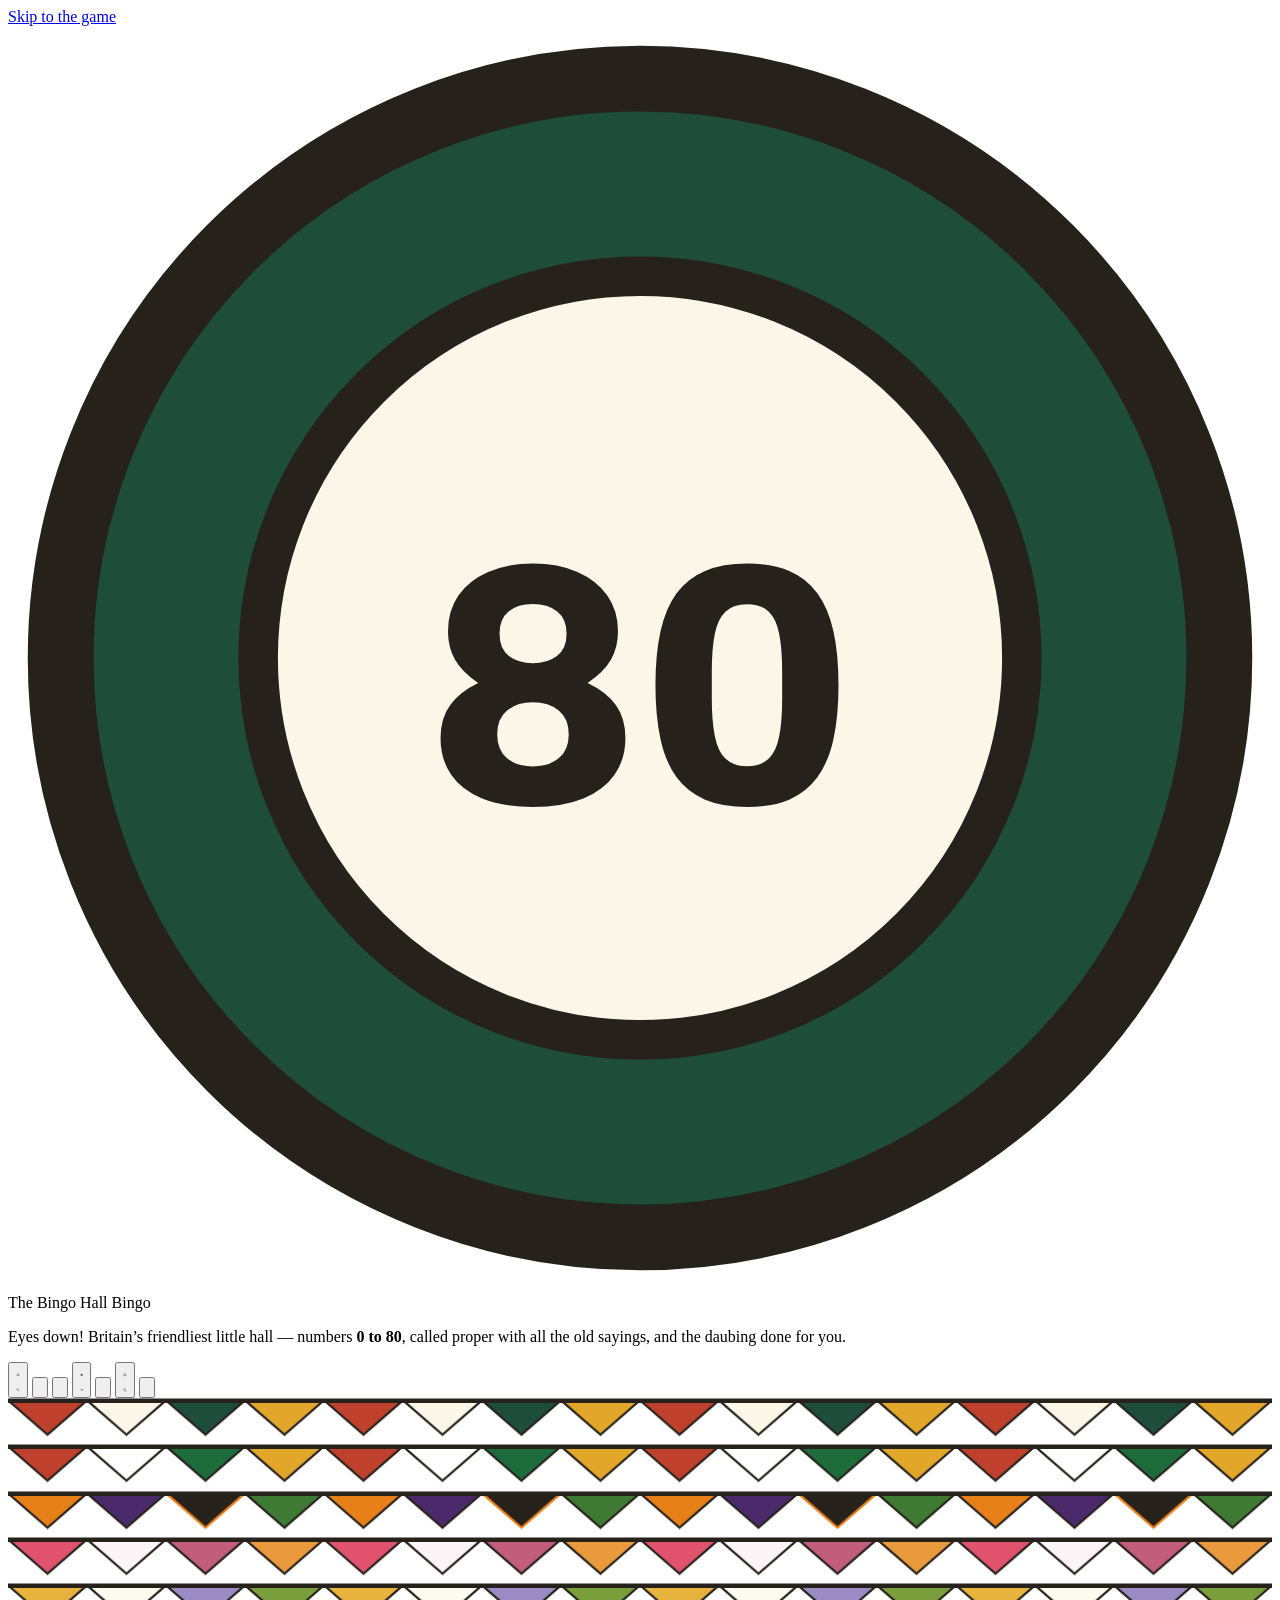
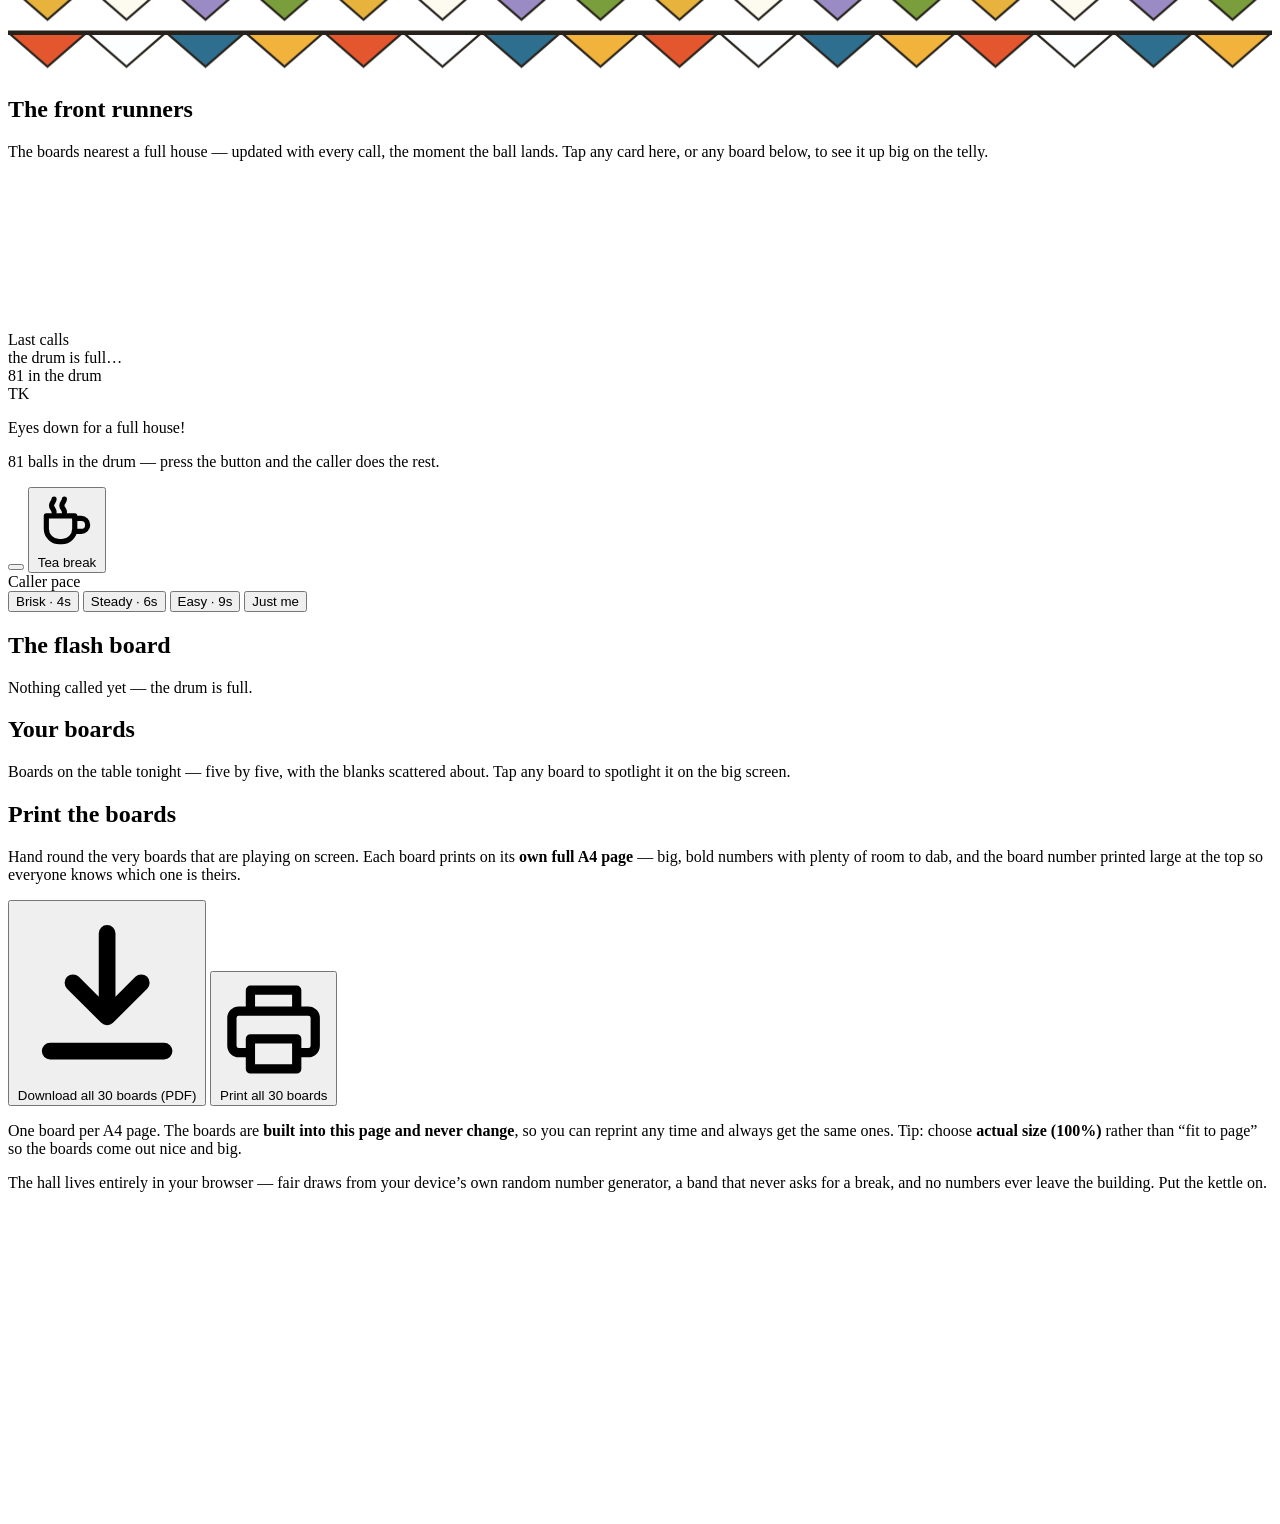
==== bingo/index.html @ 4826fc03 "Create index.html" ====
<!DOCTYPE html>
<html lang="en">
<head>
    <meta charset="UTF-8">
    <meta name="viewport" content="width=device-width, initial-scale=1.0">
    <link rel="stylesheet" href="style.css">
    <meta charset="UTF-8">
    <meta name="viewport" content="width=device-width, initial-scale=1">
    <meta name="description" content="A friendly UK bingo hall in your browser. Numbers 0–80, proper bingo calls, 30 fixed boards, classical favourites, party games, seasonal fun and more.">
    <meta name="theme-color" content="#F5EBD7">
    <title>Bingo — Eyes Down!</title>
    <link rel="icon" type="image/svg+xml" href="data:image/svg+xml,%3Csvg xmlns='http://www.w3.org/2000/svg' viewBox='0 0 48 48'%3E%3Ccircle cx='24' cy='24' r='22' fill='%231E4D3B' stroke='%2326211A' stroke-width='2.5'/%3E%3Ccircle cx='24' cy='24' r='14.5' fill='%23FCF6E8' stroke='%2326211A' stroke-width='1.5'/%3E%3Ctext x='24' y='30' text-anchor='middle' font-family='sans-serif' font-weight='800' font-size='16' fill='%2326211A'%3E80%3C/text%3E%3C/svg%3E">
    <link rel="preconnect" href="https://fonts.googleapis.com">
    <link rel="preconnect" href="https://fonts.gstatic.com" crossorigin="">
    <link href="https://fonts.googleapis.com/css2?family=Archivo:wght@400;600;700;800;900&amp;family=Fraunces:ital,opsz,wght@0,9..144,600..900;1,9..144,600..900&amp;display=swap" rel="stylesheet">
</head>
<body>
    <a class="skip-link" href="#stage">Skip to the game</a>
    <header class="topbar">
    <div class="wrap topbar-in">
    <div class="brand">
    <svg class="brand-badge" viewBox="0 0 48 48" role="img" aria-label="Bingo badge — the 80 ball">
    <circle cx="24" cy="24" r="22" fill="#1E4D3B" stroke="#26211A" stroke-width="2.5"></circle>
    <circle cx="24" cy="24" r="14.5" fill="#FCF6E8" stroke="#26211A" stroke-width="1.5"></circle>
    <text x="24" y="29.5" text-anchor="middle" font-family="Archivo, sans-serif" font-size="13" font-weight="800" fill="#26211A">80</text>
    </svg>
    <div class="brand-text">
    <span class="brand-top" id="brandName">The Bingo Hall</span>
    <span class="brand-bottom">Bingo</span>
    </div>
    </div>
    <p class="brand-tag" id="brandTag">Eyes down! Britain’s friendliest little hall — numbers <strong>0 to 80</strong>, called proper with all the old sayings, and the daubing done for you.</p>
    <div class="topbar-actions">
    <button id="musicBtn" class="icon-btn" aria-pressed="false" title="Background music" aria-label="Toggle background music">
    <svg class="ic-on" viewBox="0 0 24 24" aria-hidden="true"><path d="M9 17.5V6.2l10-2v11.3" fill="none" stroke="currentColor" stroke-width="2" stroke-linejoin="round"></path><circle cx="6.6" cy="17.6" r="2.5" fill="currentColor"></circle><circle cx="16.6" cy="15.6" r="2.5" fill="currentColor"></circle></svg>
    <svg class="ic-off" viewBox="0 0 24 24" aria-hidden="true"><path d="M9 17.5V6.2l10-2v7" fill="none" stroke="currentColor" stroke-width="2" stroke-linejoin="round" opacity=".45"></path><circle cx="6.6" cy="17.6" r="2.5" fill="currentColor" opacity=".45"></circle><path d="M4 4l16 16" stroke="currentColor" stroke-width="2" stroke-linecap="round"></path></svg>
    </button>
    <button id="themeBtn" class="icon-btn" title="Hall settings" aria-label="Hall settings" aria-haspopup="dialog" aria-expanded="false">
    <svg viewBox="0 0 24 24" aria-hidden="true" fill="none" stroke="currentColor" stroke-width="2" stroke-linecap="round" stroke-linejoin="round">
    <path d="M12 3a9 9 0 1 0 0 18c1.5 0 2-1 1.4-2.2-.6-1.2.2-2.6 1.6-2.6h1.5A4.5 4.5 0 0 0 21 11.7C20.6 6.9 16.8 3 12 3z"></path>
    <circle cx="7.6" cy="11.2" r="1.2" fill="currentColor" stroke="none"></circle><circle cx="10.4" cy="7.6" r="1.2" fill="currentColor" stroke="none"></circle><circle cx="14.8" cy="7.4" r="1.2" fill="currentColor" stroke="none"></circle>
    </svg>
    </button>
    <button id="actBtn" class="icon-btn" title="Activities" aria-label="Activities" aria-haspopup="dialog" aria-expanded="false">
    <svg viewBox="0 0 24 24" aria-hidden="true" fill="none" stroke="currentColor" stroke-width="2" stroke-linecap="round" stroke-linejoin="round">
    <path d="M12 3l1.9 4.6L18.5 9.5l-4.6 1.9L12 16l-1.9-4.6L5.5 9.5l4.6-1.9z"></path>
    <path d="M18.5 14.5l.9 2.1 2.1.9-2.1.9-.9 2.1-.9-2.1-2.1-.9 2.1-.9z"></path>
    </svg>
    </button>
    <button id="voiceBtn" class="icon-btn" aria-pressed="true" title="Caller voice on/off" aria-label="Toggle caller voice">
    <svg class="ic-on" viewBox="0 0 24 24" aria-hidden="true"><path d="M3 9v6h4l5 4V5L7 9H3z" fill="currentColor"></path><path d="M15.5 8.5a4.5 4.5 0 0 1 0 7M18 6a8 8 0 0 1 0 12" fill="none" stroke="currentColor" stroke-width="2" stroke-linecap="round"></path></svg>
    <svg class="ic-off" viewBox="0 0 24 24" aria-hidden="true"><path d="M3 9v6h4l5 4V5L7 9H3z" fill="currentColor" opacity=".45"></path><path d="M15 9l6 6M21 9l-6 6" stroke="currentColor" stroke-width="2" stroke-linecap="round"></path></svg>
    </button>
    <button id="voiceSettingsBtn" class="icon-btn" title="Caller voice settings" aria-label="Caller voice settings" aria-haspopup="dialog" aria-expanded="false">
    <svg viewBox="0 0 24 24" aria-hidden="true" fill="none" stroke="currentColor" stroke-width="2" stroke-linecap="round">
    <path d="M4 7h8M17.5 7H20M4 17h2.5M12 17h8"></path><circle cx="14.5" cy="7" r="2.3"></circle><circle cx="9" cy="17" r="2.3"></circle>
    </svg>
    </button>
    <button id="sfxBtn" class="icon-btn" aria-pressed="true" title="Sound effects" aria-label="Toggle sound effects">
    <svg class="ic-on" viewBox="0 0 24 24" aria-hidden="true" fill="none" stroke="currentColor" stroke-width="2" stroke-linejoin="round"><path d="M12 3a6 6 0 0 0-6 6v4l-2 3h16l-2-3V9a6 6 0 0 0-6-6z"></path><path d="M10 19a2 2 0 0 0 4 0"></path></svg>
    <svg class="ic-off" viewBox="0 0 24 24" aria-hidden="true" fill="none" stroke="currentColor" stroke-width="2" stroke-linejoin="round"><path d="M12 3a6 6 0 0 0-6 6v4l-2 3h16l-2-3V9a6 6 0 0 0-6-6z" opacity=".45"></path><path d="M10 19a2 2 0 0 0 4 0"></path><path d="M4 4l16 16" stroke-linecap="round"></path></svg>
    </button>
    <button id="helpBtn" class="icon-btn" title="How it works" aria-label="How it works">
    <svg viewBox="0 0 24 24" aria-hidden="true" fill="none" stroke="currentColor" stroke-width="2" stroke-linecap="round"><circle cx="12" cy="12" r="9"></circle><path d="M9.4 9.3a2.7 2.7 0 1 1 3.8 2.5c-.9.4-1.2 1-1.2 1.8v.3"></path><circle cx="12" cy="17" r="1.1" fill="currentColor" stroke="none"></circle></svg>
    </button>
    </div>
    </div>
    </header>
    <svg id="buntClassic" class="bunting" viewBox="0 0 448 15" preserveAspectRatio="none" aria-hidden="true">
    <defs><pattern id="bunt" width="112" height="15" patternUnits="userSpaceOnUse">
    <path d="M0 .8H28L14 13Z" fill="#C0402E" stroke="#26211A" stroke-width=".8"></path><path d="M28 .8H56L42 13Z" fill="#FCF6E8" stroke="#26211A" stroke-width=".8"></path><path d="M56 .8H84L70 13Z" fill="#1E4D3B" stroke="#26211A" stroke-width=".8"></path><path d="M84 .8H112L98 13Z" fill="#E2A62B" stroke="#26211A" stroke-width=".8"></path>
    </pattern></defs>
    <rect width="448" height="15" fill="url(#bunt)"></rect><line x1="0" y1="1" x2="448" y2="1" stroke="#26211A" stroke-width="1.6"></line>
    </svg>
    <svg id="buntXmas" class="bunting" viewBox="0 0 448 15" preserveAspectRatio="none" aria-hidden="true">
    <defs><pattern id="buntx" width="112" height="15" patternUnits="userSpaceOnUse">
    <path d="M0 .8H28L14 13Z" fill="#C0402E" stroke="#26211A" stroke-width=".8"></path><path d="M28 .8H56L42 13Z" fill="#FFFFFF" stroke="#26211A" stroke-width=".8"></path><path d="M56 .8H84L70 13Z" fill="#1E6B3C" stroke="#26211A" stroke-width=".8"></path><path d="M84 .8H112L98 13Z" fill="#E2A62B" stroke="#26211A" stroke-width=".8"></path>
    </pattern></defs>
    <rect width="448" height="15" fill="url(#buntx)"></rect><line x1="0" y1="1" x2="448" y2="1" stroke="#26211A" stroke-width="1.6"></line>
    </svg>
    <svg id="buntHalloween" class="bunting" viewBox="0 0 448 15" preserveAspectRatio="none" aria-hidden="true">
    <defs><pattern id="bunth" width="112" height="15" patternUnits="userSpaceOnUse">
    <path d="M0 .8H28L14 13Z" fill="#E8801A" stroke="#26211A" stroke-width=".8"></path><path d="M28 .8H56L42 13Z" fill="#4A2A6B" stroke="#26211A" stroke-width=".8"></path><path d="M56 .8H84L70 13Z" fill="#26211A" stroke="#E8801A" stroke-width=".8"></path><path d="M84 .8H112L98 13Z" fill="#3E7A34" stroke="#26211A" stroke-width=".8"></path>
    </pattern></defs>
    <rect width="448" height="15" fill="url(#bunth)"></rect><line x1="0" y1="1" x2="448" y2="1" stroke="#26211A" stroke-width="1.6"></line>
    </svg>
    <svg id="buntValentines" class="bunting" viewBox="0 0 448 15" preserveAspectRatio="none" aria-hidden="true">
    <defs><pattern id="buntv" width="112" height="15" patternUnits="userSpaceOnUse">
    <path d="M0 .8H28L14 13Z" fill="#E0526E" stroke="#26211A" stroke-width=".8"></path><path d="M28 .8H56L42 13Z" fill="#FDF4F7" stroke="#26211A" stroke-width=".8"></path><path d="M56 .8H84L70 13Z" fill="#C25E7C" stroke="#26211A" stroke-width=".8"></path><path d="M84 .8H112L98 13Z" fill="#E89A3C" stroke="#26211A" stroke-width=".8"></path>
    </pattern></defs>
    <rect width="448" height="15" fill="url(#buntv)"></rect><line x1="0" y1="1" x2="448" y2="1" stroke="#26211A" stroke-width="1.6"></line>
    </svg>
    <svg id="buntEaster" class="bunting" viewBox="0 0 448 15" preserveAspectRatio="none" aria-hidden="true">
    <defs><pattern id="bunte" width="112" height="15" patternUnits="userSpaceOnUse">
    <path d="M0 .8H28L14 13Z" fill="#E8B33C" stroke="#26211A" stroke-width=".8"></path><path d="M28 .8H56L42 13Z" fill="#FDFBF0" stroke="#26211A" stroke-width=".8"></path><path d="M56 .8H84L70 13Z" fill="#9B8BC4" stroke="#26211A" stroke-width=".8"></path><path d="M84 .8H112L98 13Z" fill="#7A9E3B" stroke="#26211A" stroke-width=".8"></path>
    </pattern></defs>
    <rect width="448" height="15" fill="url(#bunte)"></rect><line x1="0" y1="1" x2="448" y2="1" stroke="#26211A" stroke-width="1.6"></line>
    </svg>
    <svg id="buntSummer" class="bunting" viewBox="0 0 448 15" preserveAspectRatio="none" aria-hidden="true">
    <defs><pattern id="bunts" width="112" height="15" patternUnits="userSpaceOnUse">
    <path d="M0 .8H28L14 13Z" fill="#E4572E" stroke="#26211A" stroke-width=".8"></path><path d="M28 .8H56L42 13Z" fill="#FDFEFF" stroke="#26211A" stroke-width=".8"></path><path d="M56 .8H84L70 13Z" fill="#2E6E8E" stroke="#26211A" stroke-width=".8"></path><path d="M84 .8H112L98 13Z" fill="#F2B33D" stroke="#26211A" stroke-width=".8"></path>
    </pattern></defs>
    <rect width="448" height="15" fill="url(#bunts)"></rect><line x1="0" y1="1" x2="448" y2="1" stroke="#26211A" stroke-width="1.6"></line>
    </svg>
    <main>
    <section class="wrap" id="frontRunners" aria-label="The front runners — the leading boards">
    <div class="section-head">
    <h2 class="section-label">The front runners</h2>
    <span class="head-rule" aria-hidden="true"></span>
    <p class="section-note">The boards nearest a full house — updated with every call, the moment the ball lands. Tap any card here, or any board below, to see it up big on the telly.</p>
    </div>
    <div class="podium" id="podium" role="list"></div>
    </section>
    <section id="stage" class="wrap" aria-label="The caller — drum and current number">
    <div class="stage">
    <div class="stage-inner">
    <div class="roller-col">
    <div class="roller-wrap"><canvas id="roller" role="img" aria-label="Bingo drum with 81 balls"></canvas></div>
    <div class="rail-row">
    <span class="rail-label">Last calls</span>
    <div class="rail" id="rail"><span class="rail-empty">the drum is full…</span></div>
    <span class="drum-count" id="drumCount">81 in the drum</span>
    </div>
    </div>
    <div class="reveal-col">
    <div class="reveal" aria-live="polite">
    <div class="ball big-ball" id="bigBall"><span class="ball-in" id="bigNum">TK</span></div>
    <p class="call-text" id="callText">Eyes down for a full house!</p>
    <p class="call-meta" id="callMeta">81 balls in the drum — press the button and the caller does the rest.</p>
    </div>
    <div class="controls">
    <button class="btn btn-primary" id="startBtn"></button>
    <button class="btn btn-primary" id="nextBtn" hidden=""></button>
    <button class="btn btn-accent" id="newBtn" hidden="">New game</button>
    <button class="btn btn-repeat" id="repeatBtn" hidden="">
    <svg viewBox="0 0 24 24" aria-hidden="true" fill="none" stroke="currentColor" stroke-width="2" stroke-linecap="round" stroke-linejoin="round"><path d="M3 9v6h4l5 4V5L7 9H3z"></path><path d="M15.5 8.5a4.5 4.5 0 0 1 0 7M18 6a8 8 0 0 1 0 12"></path></svg>
    Say it again
    </button>
    <button class="btn btn-ghost" id="teaBtn">
    <svg viewBox="0 0 24 24" aria-hidden="true" fill="none" stroke="currentColor" stroke-width="2" stroke-linecap="round" stroke-linejoin="round"><path d="M4 10h11v5a5 5 0 0 1-5 5H9a5 5 0 0 1-5-5z"></path><path d="M15 11h2.5a2.5 2.5 0 0 1 0 5H15"></path><path d="M7 3.5c0 1-1 1.5-1 2.5s1 1.5 1 2.5M11 3.5c0 1-1 1.5-1 2.5s1 1.5 1 2.5"></path></svg>
    Tea break
    </button>
    <div class="control-group">
    <span class="cg-label" id="paceLabel">Caller pace</span>
    <div class="seg" id="paceSeg" role="radiogroup" aria-labelledby="paceLabel">
    <button class="seg-b" role="radio" aria-checked="false" data-mode="auto" data-pace="4">Brisk · 4s</button>
    <button class="seg-b" role="radio" aria-checked="true" data-mode="auto" data-pace="6">Steady · 6s</button>
    <button class="seg-b" role="radio" aria-checked="false" data-mode="auto" data-pace="9">Easy · 9s</button>
    <button class="seg-b" role="radio" aria-checked="false" data-mode="manual">Just me</button>
    </div>
    </div>
    </div>
    </div>
    </div>
    </div>
    </section>
    <section class="wrap" aria-label="Flash board of called numbers">
    <div class="section-head">
    <h2 class="section-label">The flash board</h2>
    <span class="head-rule" aria-hidden="true"></span>
    <p class="board-status" id="boardStatus">Nothing called yet — the drum is full.</p>
    </div>
    <div class="board" id="board"></div>
    </section>
    <section class="wrap" id="boardsSection" aria-label="Your boards">
    <div class="section-head">
    <h2 class="section-label">Your boards</h2>
    <span class="head-rule" aria-hidden="true"></span>
    <p class="section-note" id="boardsNote">Boards on the table tonight — five by five, with the blanks scattered about. Tap any board to spotlight it on the big screen.</p>
    </div>
    <div class="boards-grid" id="boards" role="list"></div>
    </section>
    <section class="wrap" id="press" aria-label="Print the boards">
    <div class="section-head">
    <h2 class="section-label">Print the boards</h2>
    <span class="head-rule" aria-hidden="true"></span>
    </div>
    <div class="press-inner">
    <div class="press-copy">
    <p class="lede">Hand round the very boards that are playing on screen. Each board prints on its <strong>own full A4 page</strong> — big, bold numbers with plenty of room to dab, and the board number printed large at the top so everyone knows which one is theirs.</p>
    <div class="press-actions">
    <button class="btn btn-primary" id="pdfBtn">
    <svg viewBox="0 0 24 24" aria-hidden="true" fill="none" stroke="currentColor" stroke-width="2.2" stroke-linecap="round" stroke-linejoin="round"><path d="M12 4v11m0 0l-4.5-4.5M12 15l4.5-4.5M4.5 19.5h15"></path></svg>
    <span id="pdfBtnLabel">Download all 30 boards (PDF)</span>
    </button>
    <button class="btn btn-ghost" id="printBtn">
    <svg viewBox="0 0 24 24" aria-hidden="true" fill="none" stroke="currentColor" stroke-width="2" stroke-linejoin="round"><path d="M7 8V3.5h10V8M7 17H4.5A1.5 1.5 0 0 1 3 15.5v-6A1.5 1.5 0 0 1 4.5 8h15A1.5 1.5 0 0 1 21 9.5v6a1.5 1.5 0 0 1-1.5 1.5H17"></path><rect x="7" y="14" width="10" height="6.5"></rect></svg>
    <span id="printBtnLabel">Print all 30 boards</span>
    </button>
    </div>
    <p class="fineprint" id="pressFine">One board per A4 page. The boards are <strong>built into this page and never change</strong>, so you can reprint any time and always get the same ones. Tip: choose <strong>actual size (100%)</strong> rather than “fit to page” so the boards come out nice and big.</p>
    </div>
    <div class="press-preview">
    <div id="pressPreview" style="width:100%"></div>
    <p class="cap" id="previewCap"></p>
    </div>
    </div>
    </section>
    </main>
    <footer>
    <div class="wrap">
    <p>The hall lives entirely in your browser — fair draws from your device’s own random number generator, a band that never asks for a break, and no numbers ever leave the building. Put the kettle on.</p>
    </div>
    </footer>
    <div class="toast-wrap" id="toastWrap" role="status" aria-live="polite"></div>
    <div class="eyesdown" id="eyesdown" hidden="">
    <div class="eyesdown-in"><b>Eyes down!</b><i id="eyesdownSub">for a full house</i></div>
    </div>
    <div class="tieflash" id="tieFlash" hidden="">
    <div class="tieflash-in"><b id="tieFlashTitle">Double line!</b><i id="tieFlashSub"></i></div>
    </div>
    <div class="overlay photo-overlay" id="photoOverlay" hidden="">
    <div class="photo-frame" role="dialog" aria-modal="true" aria-label="Winner photo moment">
    <span class="win-ribbon">FULL HOUSE</span>
    <p class="photo-hall" id="photoHall"></p>
    <p class="photo-board" id="photoBoard"></p>
    <p class="photo-date" id="photoDate"></p>
    <p class="photo-cheese">Say cheese — tap anywhere to close</p>
    </div>
    </div>
    <div class="attract" id="attractScreen" hidden="">
    <div class="attract-in">
    <p class="attract-kicker" id="attractKicker">Tonight at the hall</p>
    <b class="attract-title" id="attractName">Bingo!</b>
    <p class="attract-time" id="attractTime">--:--</p>
    <p class="attract-date" id="attractDate"></p>
    <p class="attract-hint" id="attractHint">Tap anywhere to take your seat</p>
    </div>
    </div>
    <div class="overlay" id="winOverlay" hidden="">
    <div class="win-card" role="dialog" aria-modal="true" aria-labelledby="winTitle">
    <span class="win-ribbon">FULL HOUSE</span>
    <p class="win-kicker" id="winTitle">Stop the machine — the winning board is…</p>
    <p class="win-no" id="winNo">Board 7</p>
    <p class="win-prize" id="winPrize"></p>
    <p class="win-on" id="winOn"></p>
    <div class="win-actions">
    <button class="btn btn-accent" id="photoBtn">Photo moment</button>
    <button class="btn btn-primary" id="againBtn">Play again</button>
    <button class="btn btn-ghost" id="browseBtn">Back to the hall</button>
    </div>
    </div>
    </div>
    <div class="overlay" id="spotOverlay" hidden="">
    <div class="spot-card" role="dialog" aria-modal="true" aria-labelledby="spotNo">
    <button class="icon-btn spot-close" id="spotClose" aria-label="Close spotlight">
    <svg viewBox="0 0 24 24" aria-hidden="true" fill="none" stroke="currentColor" stroke-width="2.4" stroke-linecap="round"><path d="M6 6l12 12M18 6L6 18"></path></svg>
    </button>
    <div class="spot-head">
    <span class="spot-no" id="spotNo">Board 1</span>
    <span class="spot-prog" id="spotProg">0/15</span>
    <div class="bcard-badges" id="spotBadges"></div>
    </div>
    <div class="spot-grid" id="spotGrid"></div>
    <div class="spot-foot"><button class="btn btn-ghost" id="spotBack">Back to the hall</button></div>
    </div>
    </div>
    <div class="brk" id="teaOverlay" hidden="">
    <div class="brk-in">
    <p class="brk-kicker">The caller is having a sit down</p>
    <h2 class="brk-title">Tea Break</h2>
    <p class="brk-clock" id="brkClock">--:--</p>
    <p class="brk-date" id="brkDate"></p>
    <div class="brk-cd" id="brkCdWrap" hidden="">
    <p class="brk-cd-label">Eyes back down in</p>
    <p class="brk-cd-time" id="brkCd">--:--</p>
    </div>
    <div class="brk-actions">
    <span class="cg-label">Set a return countdown — optional</span>
    <div class="seg" id="brkSeg">
    <button class="seg-b" data-min="10">10 min</button>
    <button class="seg-b" data-min="15">15 min</button>
    <button class="seg-b" data-min="20">20 min</button>
    </div>
    <button class="btn btn-primary" id="brkEnd">Eyes down again</button>
    </div>
    </div>
    </div>
    <div class="overlay" id="quizOverlay" hidden="">
    <div class="quiz-card" role="dialog" aria-modal="true" aria-labelledby="quizTitle">
    <button class="icon-btn quiz-close" id="quizClose" aria-label="Leave the game">
    <svg viewBox="0 0 24 24" aria-hidden="true" fill="none" stroke="currentColor" stroke-width="2.4" stroke-linecap="round"><path d="M6 6l12 12M18 6L6 18"></path></svg>
    </button>
    <h2 id="quizTitle">Name That Call</h2>
    <div class="qscore">
    <span class="qs qs--red">The Reds <b id="qRed">0</b></span>
    <span class="qtarget">first to 10</span>
    <span class="qs qs--blue"><b id="qBlue">0</b> The Blues</span>
    </div>
    <div class="qstage" id="quizStage"></div>
    </div>
    </div>
    <div class="overlay" id="jukeOverlay" hidden="">
    <div class="juke-card" role="dialog" aria-modal="true" aria-labelledby="jukeTitle">
    <button class="icon-btn juke-close" id="jukeClose" aria-label="Close the jukebox">
    <svg viewBox="0 0 24 24" aria-hidden="true" fill="none" stroke="currentColor" stroke-width="2.4" stroke-linecap="round"><path d="M6 6l12 12M18 6L6 18"></path></svg>
    </button>
    <div class="juke-body">
    <div class="vinyl paused" id="jukeVinyl" aria-hidden="true"></div>
    <div>
    <h2 id="jukeTitle">The Jukebox</h2>
    <p class="juke-now" id="jukeNow">The band is resting.</p>
    <div class="juke-list" id="jukeList"></div>
    <p class="juke-sec">By request</p>
    <div class="juke-list" id="jukeReq"></div>
    <div class="juke-actions">
    <button class="btn btn-primary" id="jukeDip">Lucky dip</button>
    <button class="btn btn-ghost" id="jukeStop">Rest the band</button>
    </div>
    <div class="vrow" style="margin-top:.9rem"><label class="vlabel" for="jukeVol" style="margin:0">Band volume</label></div>
    <input class="vrange" id="jukeVol" type="range" min="0" max="1" step="0.05" aria-label="Band volume">
    </div>
    </div>
    </div>
    </div>
    <div class="vpanel" id="bdayPanel" hidden="">
    <div class="vcard" role="dialog" aria-labelledby="bdayTitle">
    <button class="icon-btn vclose" id="bdayClose" aria-label="Close">
    <svg viewBox="0 0 24 24" aria-hidden="true" fill="none" stroke="currentColor" stroke-width="2.4" stroke-linecap="round"><path d="M6 6l12 12M18 6L6 18"></path></svg>
    </button>
    <h2 id="bdayTitle">Birthday fanfare</h2>
    <div class="vfield">
    <label class="vlabel" for="bdayName">Who’s the lucky one?</label>
    <input class="res-input" id="bdayName" maxlength="40" placeholder="e.g. Margaret" style="width:100%">
    </div>
    <div class="vpanel-actions">
    <button class="btn btn-primary" id="bdayGo">
    <svg viewBox="0 0 24 24" aria-hidden="true" fill="none" stroke="currentColor" stroke-width="2" stroke-linecap="round" stroke-linejoin="round"><path d="M5 12h14v7a2 2 0 0 1-2 2H7a2 2 0 0 1-2-2z"></path><path d="M5 13.5c0 1.4 1.1 2.5 2.5 2.5S10 14.9 10 13.5c0 1.4 1.1 2.5 2.5 2.5s2.5-1.1 2.5-2.5c0 1.4 1.1 2.5 2.5 2.5"></path><path d="M12 9V7"></path><path d="M12 4.5c.8 1 .8 2 0 2.5-.8-.5-.8-1.5 0-2.5z"></path></svg>
    Let’s celebrate!
    </button>
    <button class="btn btn-ghost" id="bdayDone">Cancel</button>
    </div>
    <p class="vhint">The band strikes up <em>Happy Birthday</em>, the confetti flies, and the caller makes the announcement — a proper little fuss at the press of a button.</p>
    </div>
    </div>
    <div class="bday" id="bdayOverlay" hidden="">
    <div class="bday-in">
    <p class="bday-kicker">A very happy birthday to</p>
    <p class="bday-name" id="bdayNameOut"></p>
    <p class="bday-sub">Many happy returns, from everyone at the hall</p>
    </div>
    </div>
    <div class="vpanel" id="winnersPanel" hidden="">
    <div class="vcard" role="dialog" aria-labelledby="wTitle">
    <button class="icon-btn vclose" id="wClose" aria-label="Close">
    <svg viewBox="0 0 24 24" aria-hidden="true" fill="none" stroke="currentColor" stroke-width="2.4" stroke-linecap="round"><path d="M6 6l12 12M18 6L6 18"></path></svg>
    </button>
    <h2 id="wTitle">Tonight’s winners</h2>
    <p class="vmuted" id="wEmpty">Nothing called yet — the results of tonight’s game will appear here as it plays.</p>
    <div id="wForm" hidden="">
    <div class="res-row">
    <span class="res-what">One line</span>
    <span class="res-line"><span class="res-board" id="wLineBoard">Board —</span><input class="res-input" id="wLineName" maxlength="40" placeholder="Winner's name"></span>
    </div>
    <div class="res-row">
    <span class="res-what">Full house</span>
    <span class="res-line"><span class="res-board" id="wHouseBoard">Board —</span><input class="res-input" id="wHouseName" maxlength="40" placeholder="Winner's name"></span>
    </div>
    <p class="res-calls" id="wCalls">Game in progress…</p>
    <div class="vpanel-actions">
    <button class="btn btn-primary" id="wPrint">
    <svg viewBox="0 0 24 24" aria-hidden="true" fill="none" stroke="currentColor" stroke-width="2" stroke-linejoin="round"><path d="M7 8V3.5h10V8M7 17H4.5A1.5 1.5 0 0 1 3 15.5v-6A1.5 1.5 0 0 1 4.5 8h15A1.5 1.5 0 0 1 21 9.5v6a1.5 1.5 0 0 1-1.5 1.5H17"></path><rect x="7" y="14" width="10" height="6.5"></rect></svg>
    Print the poster
    </button>
    <button class="btn btn-ghost" id="wEvening">Print tonight’s poster</button>
    </div>
    <p class="vhint">Pop the winners’ names in as the game goes — the poster prints on one A4 page, ready for the notice board.</p>
    </div>
    <div class="arch">
    <span class="vlabel">The archive</span>
    <div class="arch-list" id="archList"></div>
    <button class="btn btn-ghost" id="wClear" style="padding:.55rem .8rem;font-size:.75rem">Clear the archive</button>
    </div>
    <div class="vpanel-actions"><button class="btn btn-ghost" id="wDone">Done</button></div>
    </div>
    </div>
    <div class="vpanel" id="actPanel" hidden="">
    <div class="vcard" role="dialog" aria-labelledby="actTitle">
    <button class="icon-btn vclose" id="actClose" aria-label="Close activities">
    <svg viewBox="0 0 24 24" aria-hidden="true" fill="none" stroke="currentColor" stroke-width="2.4" stroke-linecap="round"><path d="M6 6l12 12M18 6L6 18"></path></svg>
    </button>
    <h2 id="actTitle">Activities</h2>
    <div class="acts">
    <button class="act" id="actTea">
    <span class="act-ic" aria-hidden="true"><svg viewBox="0 0 24 24" fill="none" stroke="currentColor" stroke-width="2" stroke-linecap="round" stroke-linejoin="round"><path d="M4 10h11v5a5 5 0 0 1-5 5H9a5 5 0 0 1-5-5z"></path><path d="M15 11h2.5a2.5 2.5 0 0 1 0 5H15"></path><path d="M7 3.5c0 1-1 1.5-1 2.5s1 1.5 1 2.5M11 3.5c0 1-1 1.5-1 2.5s1 1.5 1 2.5"></path></svg></span>
    <span><b>Tea break</b><i>Pause the game, put the kettle on</i></span>
    </button>
    <button class="act" id="actJuke">
    <span class="act-ic" aria-hidden="true"><svg viewBox="0 0 24 24" fill="none" stroke="currentColor" stroke-width="2"><circle cx="12" cy="12" r="9"></circle><circle cx="12" cy="12" r="2.5"></circle><path d="M12 5a7 7 0 0 1 7 7" stroke-linecap="round"></path></svg></span>
    <span><b>The jukebox</b><i>Just the band, front and centre</i></span>
    </button>
    <button class="act" id="actQuiz">
    <span class="act-ic" aria-hidden="true"><svg viewBox="0 0 24 24" fill="none" stroke="currentColor" stroke-width="2" stroke-linecap="round" stroke-linejoin="round"><path d="M4 6a2 2 0 0 1 2-2h12a2 2 0 0 1 2 2v8a2 2 0 0 1-2 2H9l-5 4z"></path><path d="M9.5 9.3a2.6 2.6 0 1 1 3.7 2.4c-.9.4-1.2 1-1.2 1.8"></path><circle cx="12" cy="15.3" r=".9" fill="currentColor" stroke="none"></circle></svg></span>
    <span><b>Name That Call</b><i>The reminiscence party game</i></span>
    </button>
    <button class="act" id="actBday">
    <span class="act-ic" aria-hidden="true"><svg viewBox="0 0 24 24" fill="none" stroke="currentColor" stroke-width="2" stroke-linecap="round" stroke-linejoin="round"><path d="M5 12h14v7a2 2 0 0 1-2 2H7a2 2 0 0 1-2-2z"></path><path d="M5 13.5c0 1.4 1.1 2.5 2.5 2.5S10 14.9 10 13.5c0 1.4 1.1 2.5 2.5 2.5s2.5-1.1 2.5-2.5c0 1.4 1.1 2.5 2.5 2.5"></path><path d="M12 9V7"></path><path d="M12 4.5c.8 1 .8 2 0 2.5-.8-.5-.8-1.5 0-2.5z"></path></svg></span>
    <span><b>Birthday fanfare</b><i>Make someone’s day</i></span>
    </button>
    <button class="act" id="actWinners">
    <span class="act-ic" aria-hidden="true"><svg viewBox="0 0 24 24" fill="none" stroke="currentColor" stroke-width="2" stroke-linecap="round" stroke-linejoin="round"><path d="M8 4h8v5a4 4 0 0 1-8 0z"></path><path d="M8 5H5a3 3 0 0 0 3 4M16 5h3a3 3 0 0 1-3 4"></path><path d="M12 13v3M9 20h6M10 16h4l1 4H9z"></path></svg></span>
    <span><b>Tonight’s winners</b><i>Names in, poster out</i></span>
    </button>
    </div>
    <div class="vpanel-actions"><button class="btn btn-ghost" id="actDone">Done</button></div>
    </div>
    </div>
    <div class="vpanel" id="themePanel" hidden="">
    <div class="vcard" role="dialog" aria-labelledby="themeTitle">
    <button class="icon-btn vclose" id="themeClose" aria-label="Close settings">
    <svg viewBox="0 0 24 24" aria-hidden="true" fill="none" stroke="currentColor" stroke-width="2.4" stroke-linecap="round"><path d="M6 6l12 12M18 6L6 18"></path></svg>
    </button>
    <h2 id="themeTitle">Hall settings</h2>
    <div class="vfield">
    <label class="vlabel" for="hallNameInput">The hall’s name</label>
    <input class="res-input" id="hallNameInput" maxlength="30" placeholder="e.g. Rosewood Lodge" style="width:100%">
    <p class="vhint">Whatever you type shows on the telly, the printouts and the winners poster — and the caller will announce it too. Leave it blank and the hall is simply called “The Bingo Hall”.</p>
    </div>
    <div class="vfield">
    <span class="vlabel">Bingo starts at — optional</span>
    <input class="res-input" type="time" id="startTimeInput" style="width:100%">
    <p class="vhint">If you set a time, the idle screen tells everyone when eyes go down — “Bingo tonight at 6:30 pm”.</p>
    </div>
    <div class="vfield">
    <span class="vlabel">Hall mode</span>
    <div class="modes" id="modeCards">
    <button class="mode-card" data-mode="vintage" aria-pressed="true">
    <span class="mode-chip" aria-hidden="true"><i style="background:#F5EBD7"></i><i style="background:#1E4D3B"></i><i style="background:#C0402E"></i></span>
    <span class="mode-txt"><b>Vintage</b><i>Seaside hall &amp; brass band</i></span>
    </button>
    <button class="mode-card" data-mode="modern" aria-pressed="false">
    <span class="mode-chip" aria-hidden="true"><i style="background:#F4F6F8"></i><i style="background:#0E8A72"></i><i style="background:#E4572E"></i></span>
    <span class="mode-txt"><b>Modern</b><i>Clean, calm &amp; contemporary</i></span>
    </button>
    <button class="mode-card" data-mode="future" aria-pressed="false">
    <span class="mode-chip" aria-hidden="true"><i style="background:#070B18"></i><i style="background:#19D3C5"></i><i style="background:#FF3D8A"></i></span>
    <span class="mode-txt"><b>Futuristic</b><i>Neon glow &amp; synthwave</i></span>
    </button>
    </div>
    <button class="mode-toggle" id="contrastToggle" aria-pressed="false">
    <span class="tg" aria-hidden="true"></span>
    <span>High contrast — for easier reading</span>
    </button>
    <p class="vhint">Each mode changes the whole look of the hall, and — unless you’ve pinned a band below — swaps the band to match. High contrast always wins for readability.</p>
    </div>
    <div class="vfield">
    <span class="vlabel" id="bandLabel">The band</span>
    <div class="seg" id="bandSeg" role="radiogroup" aria-labelledby="bandLabel">
    <button class="seg-b" role="radio" aria-checked="true" data-band="auto">Follow hall</button>
    <button class="seg-b" role="radio" aria-checked="false" data-band="vintage">Brass</button>
    <button class="seg-b" role="radio" aria-checked="false" data-band="modern">Lounge</button>
    <button class="seg-b" role="radio" aria-checked="false" data-band="future">Synth</button>
    <button class="seg-b" role="radio" aria-checked="false" data-band="classical">Classical</button>
    <button class="seg-b" role="radio" aria-checked="false" data-band="mix">Mix it up</button>
    </div>
    <p class="vhint">Pin any band you fancy, whatever the hall looks like — <strong>Classical</strong> brings out the concert grand with Debussy, Beethoven, Mozart, Pachelbel, Brahms, Chopin and Bach. <strong>Mix it up</strong> shuffles the lot, so it never gets repetitive. Seasonal numbers still slip into the set list.</p>
    </div>
    <div class="vfield">
    <span class="vlabel" id="boardsLabel">Boards in play</span>
    <div class="seg" id="boardSeg" role="radiogroup" aria-labelledby="boardsLabel">
    <button class="seg-b" role="radio" aria-checked="true" data-count="30">30</button>
    <button class="seg-b" role="radio" aria-checked="false" data-count="24">24</button>
    <button class="seg-b" role="radio" aria-checked="false" data-count="18">18</button>
    <button class="seg-b" role="radio" aria-checked="false" data-count="12">12</button>
    <button class="seg-b" role="radio" aria-checked="false" data-count="6">6</button>
    </div>
    <div class="bgrid" id="boardGrid" role="group" aria-label="Toggle individual boards on or off"></div>
    <div class="vpanel-actions" style="margin-top:.8rem"><button class="btn btn-ghost" id="allOnBtn">All 30 on</button></div>
    <div class="vlabel" style="margin-top:.9rem">The residents — one name per line</div>
    <textarea class="nm-import" id="rosterImport" rows="4" placeholder="Margaret
    Arthur
    Doris
    Beryl"></textarea>
    <div class="nm-btnrow">
    <button class="btn btn-primary" id="rosterAdd" style="padding:.45rem .8rem;font-size:.78rem">Add names</button>
    <button class="btn btn-ghost" id="rosterReplace" style="padding:.45rem .8rem;font-size:.78rem">Replace list</button>
    </div>
    <div class="nm-chips" id="rosterChips"></div>
    <div class="vrow" style="margin-top:.9rem">
    <span class="vlabel" style="margin:0">Deal the boards</span>
    <span class="vout" id="rosterCount"></span>
    </div>
    <div class="nm-btnrow">
    <button class="btn btn-primary" id="dealShuffle" style="padding:.45rem .8rem;font-size:.78rem">Shuffle &amp; deal</button>
    <button class="btn btn-ghost" id="dealOrder" style="padding:.45rem .8rem;font-size:.78rem">Deal in order</button>
    <button class="btn btn-ghost" id="dealClear" style="padding:.45rem .8rem;font-size:.78rem">Clear names</button>
    </div>
    <p class="vhint">“Shuffle &amp; deal” places residents on the boards in play at random — new luck every week. “Deal in order” gives the first resident board 1, and so on. To place someone by hand, tap their name (it turns gold), then tap a board number in the grid. Dashed names are waiting for a board. The roster lives only on this device — never written into the page or sent anywhere.</p>
    <div class="nm-chips" id="nameChips"></div>
    <p class="vhint">Match the boards to the sheets you’ve handed out — only the boards in play fill themselves in and win. The quick picks set boards 1 to N; the grid switches individual boards on or off. Changing the boards starts a fresh game. Give a board a name tag and the caller will announce winners by name — “Margaret on board seven!”</p>
    </div>
    <div class="vfield">
    <span class="vlabel">Seasonal</span>
    <div class="seg" id="seasonSeg" role="radiogroup" aria-label="Seasonal">
    <button class="seg-b" role="radio" aria-checked="true" data-season="off">All year</button>
    <button class="seg-b" role="radio" aria-checked="false" data-season="valentines">Valentine’s</button>
    <button class="seg-b" role="radio" aria-checked="false" data-season="easter">Easter</button>
    <button class="seg-b" role="radio" aria-checked="false" data-season="summer">Seaside</button>
    <button class="seg-b" role="radio" aria-checked="false" data-season="halloween">Halloween</button>
    <button class="seg-b" role="radio" aria-checked="false" data-season="christmas">Christmas</button>
    </div>
    <p class="vhint">Each season dresses the <em>entire</em> hall — background, colours, lights, balls, confetti, the band and the caller. Valentine’s brings floating hearts and Greensleeves; Easter brings falling petals and music-box springtime; the Seaside brings gulls and hornpipes; Halloween, bats; Christmas, snow and carols.</p>
    </div>
    <div class="vfield">
    <span class="vlabel">Caller extras</span>
    <button class="mode-toggle" id="oneAwayToggle" aria-pressed="true" style="margin-top:0">
    <span class="tg" aria-hidden="true"></span>
    <span>One-away announcements — shout when a board is one number from the house</span>
    </button>
    </div>
    <div class="vfield">
    <span class="vlabel" id="musicLabel">Background music</span>
    <div class="seg" id="musicSeg" role="radiogroup" aria-labelledby="musicLabel">
    <button class="seg-b" role="radio" aria-checked="false" data-on="1">Band playing</button>
    <button class="seg-b" role="radio" aria-checked="true" data-on="0">Quiet hall</button>
    </div>
    <div class="vrow" style="margin-top:.8rem"><label class="vlabel" for="musicVol" style="margin:0">Band volume</label></div>
    <input class="vrange" id="musicVol" type="range" min="0" max="1" step="0.05" value="0.55" aria-label="Band volume">
    <p id="nowPlaying">The band is resting.</p>
    <p class="vhint">The band dips down whenever the caller speaks, so every number stays crystal clear. The jukebox (in Activities) lists the full set list and takes requests.</p>
    </div>
    <div class="vpanel-actions"><button class="btn btn-primary" id="themeDone">Done</button></div>
    </div>
    </div>
    <div class="vpanel" id="voicePanel" hidden="">
    <div class="vcard" role="dialog" aria-labelledby="voiceTitle">
    <button class="icon-btn vclose" id="voiceClose" aria-label="Close voice settings">
    <svg viewBox="0 0 24 24" aria-hidden="true" fill="none" stroke="currentColor" stroke-width="2.4" stroke-linecap="round"><path d="M6 6l12 12M18 6L6 18"></path></svg>
    </button>
    <h2 id="voiceTitle">The caller’s voice</h2>
    <p class="vmuted" id="voiceMutedNote" hidden="">The caller is muted at the moment — tap the speaker button in the top corner to bring him back.</p>
    <div class="vfield">
    <label class="vlabel" for="voiceSelect">Voice on this device</label>
    <select class="vselect" id="voiceSelect"></select>
    <p class="vhint" id="voiceHint"></p>
    </div>
    <div class="vfield">
    <div class="vrow"><label class="vlabel" for="rateRange" style="margin:0">Caller speed</label><output class="vout" id="rateOut" for="rateRange">Normal</output></div>
    <input class="vrange" id="rateRange" type="range" min="0.7" max="1.15" step="0.05" value="1">
    </div>
    <div class="vpanel-actions">
    <button class="btn btn-primary" id="voiceTest">
    <svg viewBox="0 0 24 24" aria-hidden="true"><path d="M3 9v6h4l5 4V5L7 9H3z" fill="currentColor"></path><path d="M15.5 8.5a4.5 4.5 0 0 1 0 7M18 6a8 8 0 0 1 0 12" fill="none" stroke="currentColor" stroke-width="2" stroke-linecap="round"></path></svg>
    Hear the caller
    </button>
    <button class="btn btn-ghost" id="voiceDone">Done</button>
    </div>
    </div>
    </div>
    <div class="modal" id="helpModal" hidden="">
    <div class="modal-card" role="dialog" aria-modal="true" aria-labelledby="helpTitle">
    <button class="icon-btn modal-close" id="helpClose" aria-label="Close help">
    <svg viewBox="0 0 24 24" aria-hidden="true" fill="none" stroke="currentColor" stroke-width="2.4" stroke-linecap="round"><path d="M6 6l12 12M18 6L6 18"></path></svg>
    </button>
    <h2 id="helpTitle">How it all works</h2>
    <ol class="how-steps">
    <li><strong>Make it yours</strong> — set the hall’s name and start time in Hall settings. The name appears on the telly, printouts and posters, and the caller announces it.</li>
    <li><strong>Pick your hall</strong> — Vintage, Modern or Futuristic — and <strong>the band</strong>: brass, lounge, synthwave, the classical concert grand, or <strong>Mix it up</strong> for everything shuffled together. The star button opens <strong>Activities</strong>: tea break, jukebox, Name That Call, birthday fanfare and tonight’s winners.</li>
    <li><strong>Set the boards in play</strong> — a quick count, or switch individual boards on and off for exactly the sheets you’ve handed out. Add <strong>name tags</strong> and the caller announces winners by name.</li>
    <li><strong>Dress the hall for the season</strong> — Valentine’s, Easter, Seaside Summer, Halloween or Christmas each re-decorate the whole place, with their own music and caller greetings.</li>
    <li><strong>Press “Eyes down”.</strong> The drum draws 0 to 80, the caller shouts every number with its proper bingo call, announces when a board is <strong>one away</strong>, and <strong>stops after a line</strong> until you press “Carry on for the house”. Didn’t catch it? The gold <strong>“Say it again”</strong> button (or the R key) repeats the last number, nice and slowly.</li>
    <li><strong>The full house ends the game</strong> — with a photo moment for the winner, names into <strong>Tonight’s winners</strong>, and posters for the notice board (one game, or the whole evening). The archive remembers every game — and if the page is closed mid-game, it picks up right where it left off.</li>
    </ol>
    <p class="how-h">The caller’s crib sheet — every call, 0 to 80</p>
    <div class="calls-grid" id="callsList"></div>
    <p class="access-note">Accessibility &amp; comfort: three hall modes plus High Contrast; board counts and individual toggles for any group size; name tags so every win is personal; “Say it again” for anyone who misses a call; session recovery so a refresh never loses the game; five bands including the classical library; six seasonal makeovers; a band that dips down while the caller speaks; and caller voice, sound effects, captions and reduced-motion all respected. The boards are fixed into the page — Board 1 is always Board 1, on any device.</p>
    </div>
    </div>
    <canvas id="confetti" aria-hidden="true"></canvas>
    <canvas id="snow" aria-hidden="true"></canvas>
    <canvas id="bats" aria-hidden="true"></canvas>
    <canvas id="hearts" aria-hidden="true"></canvas>
    <canvas id="petals" aria-hidden="true"></canvas>
    <canvas id="gulls" aria-hidden="true"></canvas>
    <div id="printArea" aria-hidden="true"></div>
    <script src="app.js"></script>
</body>
</html>
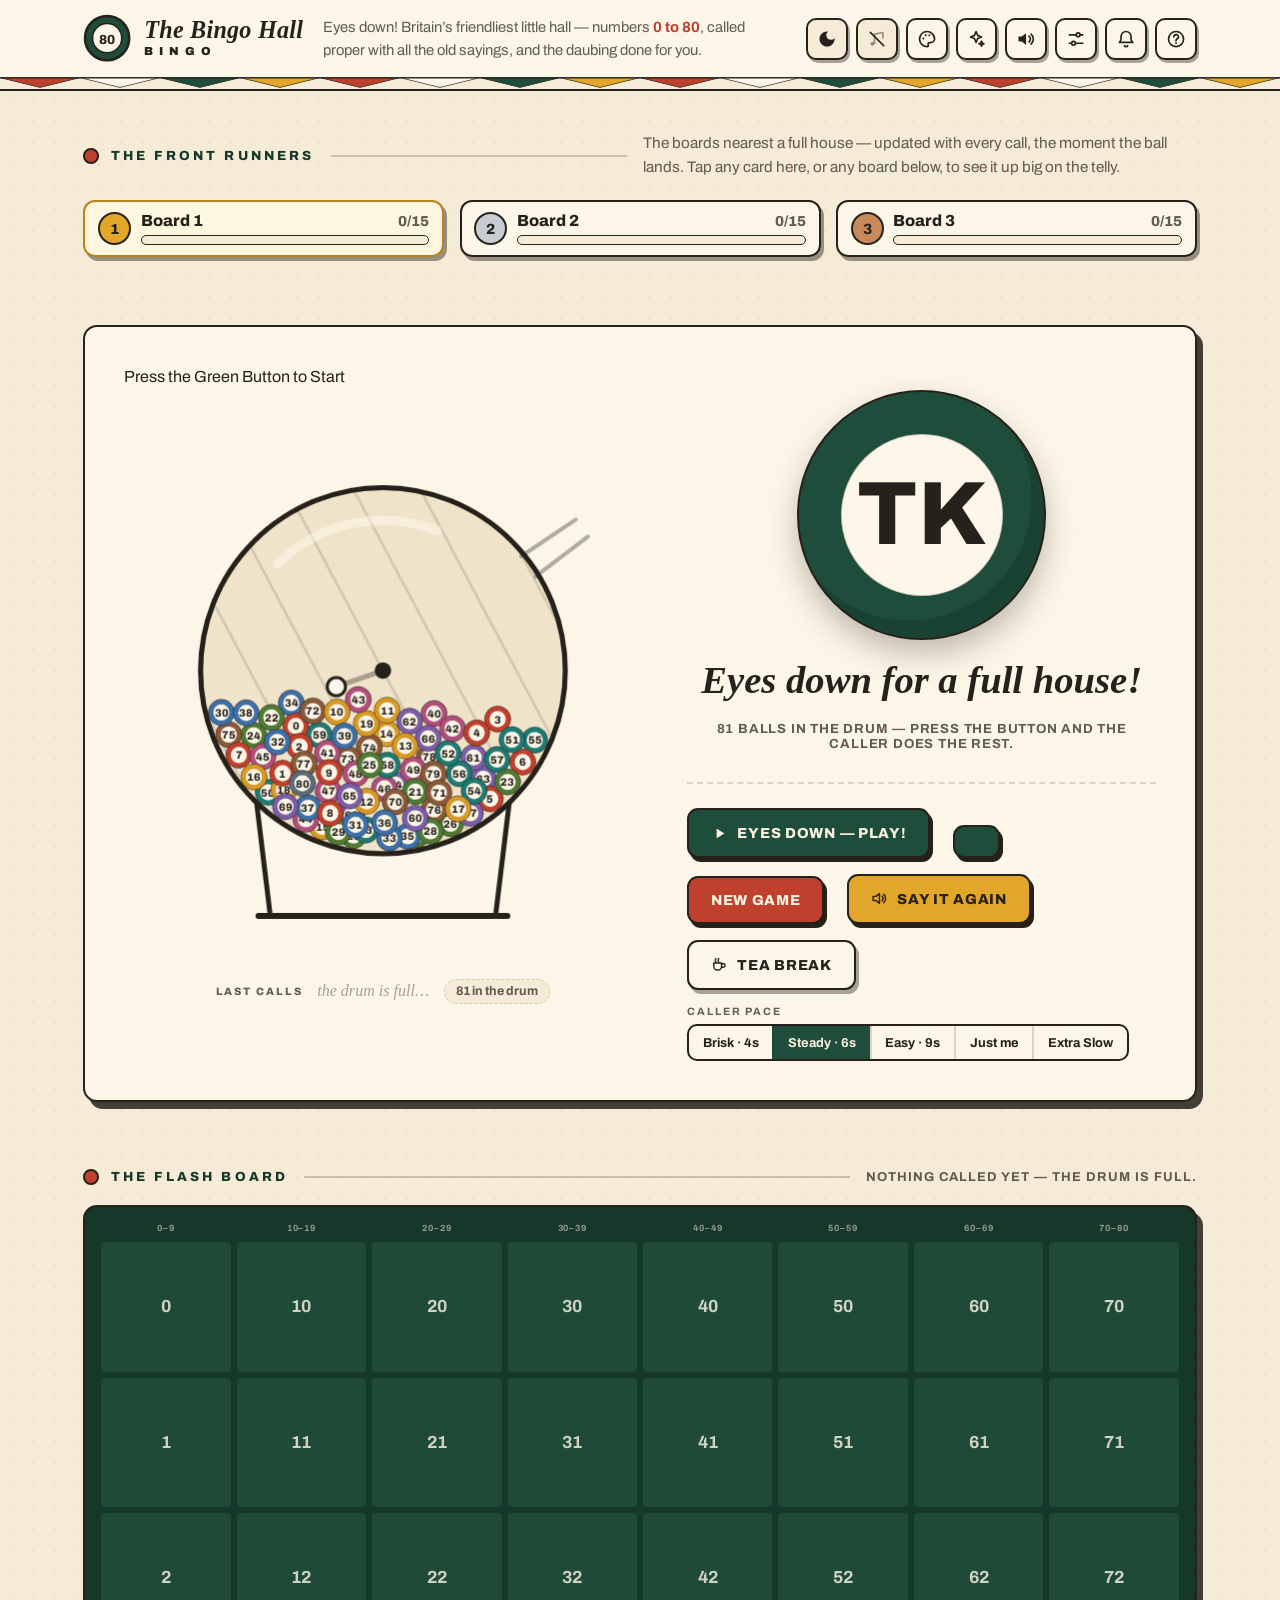
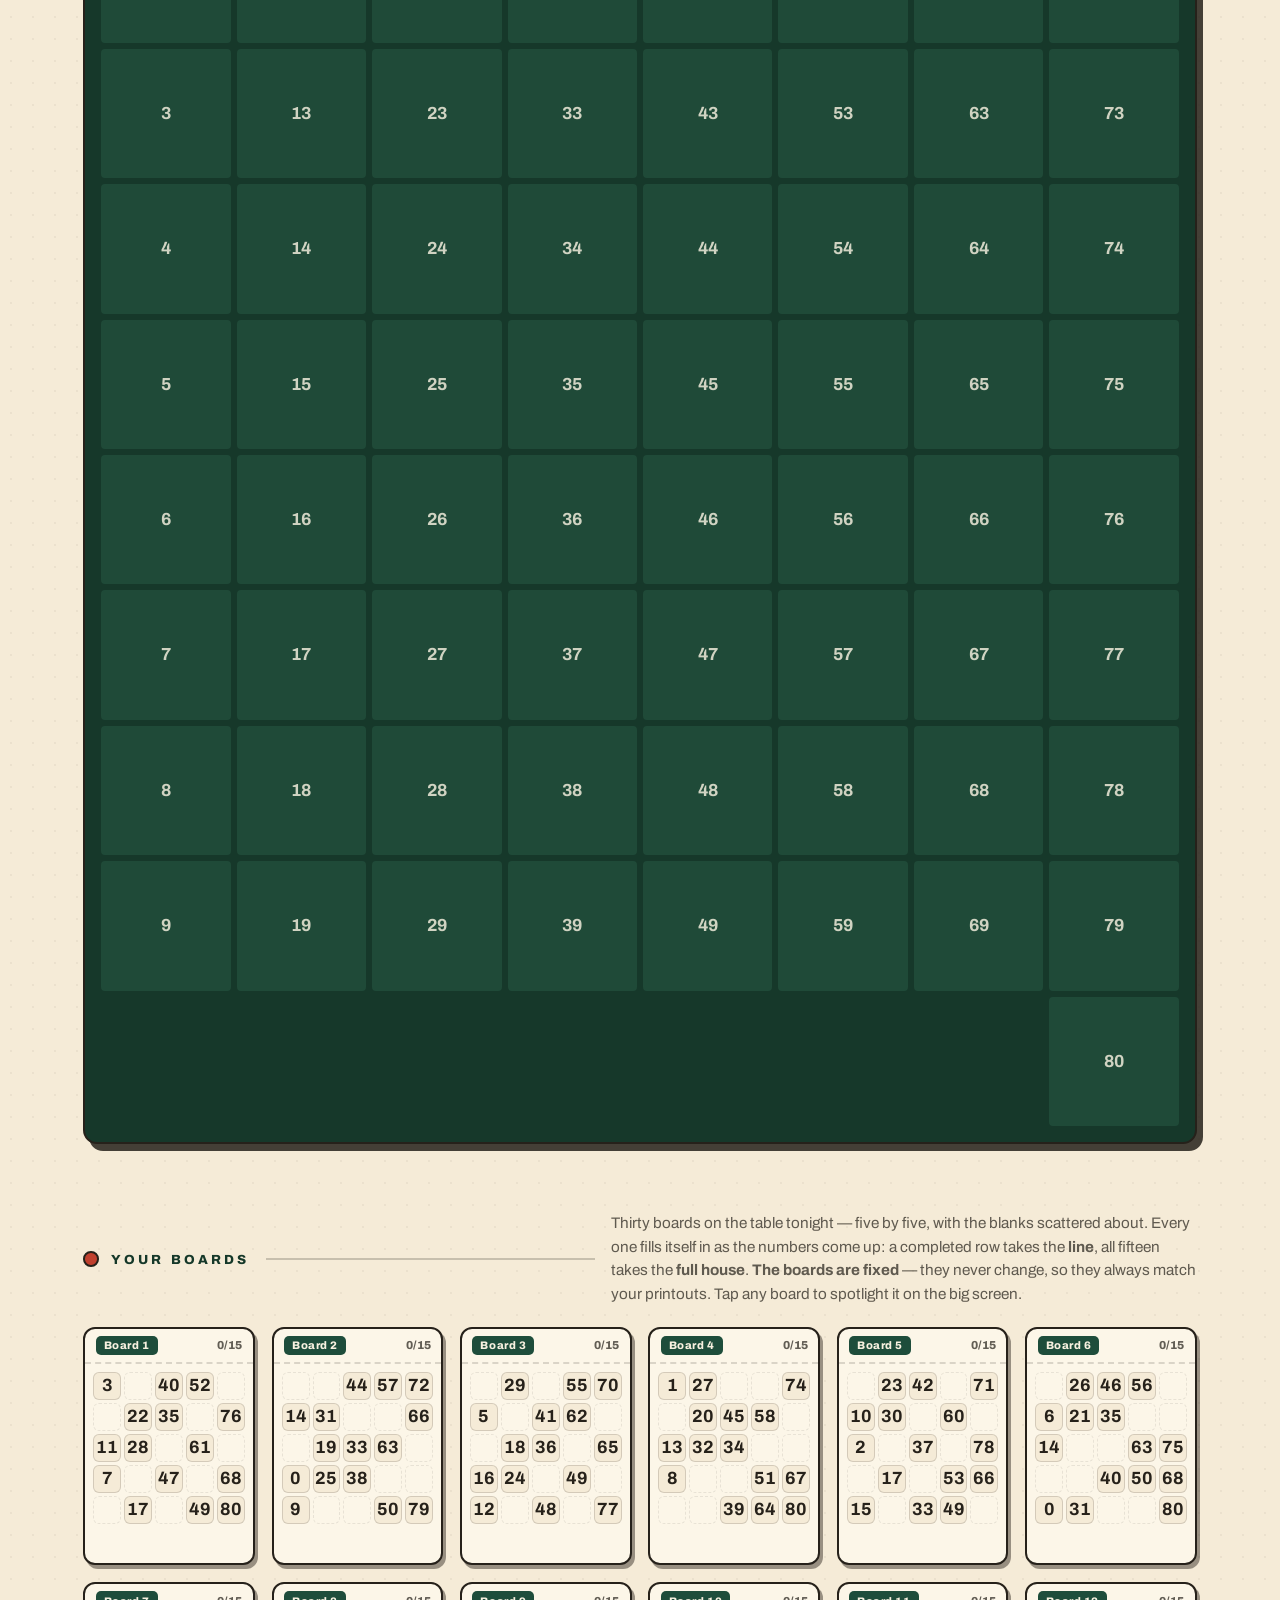
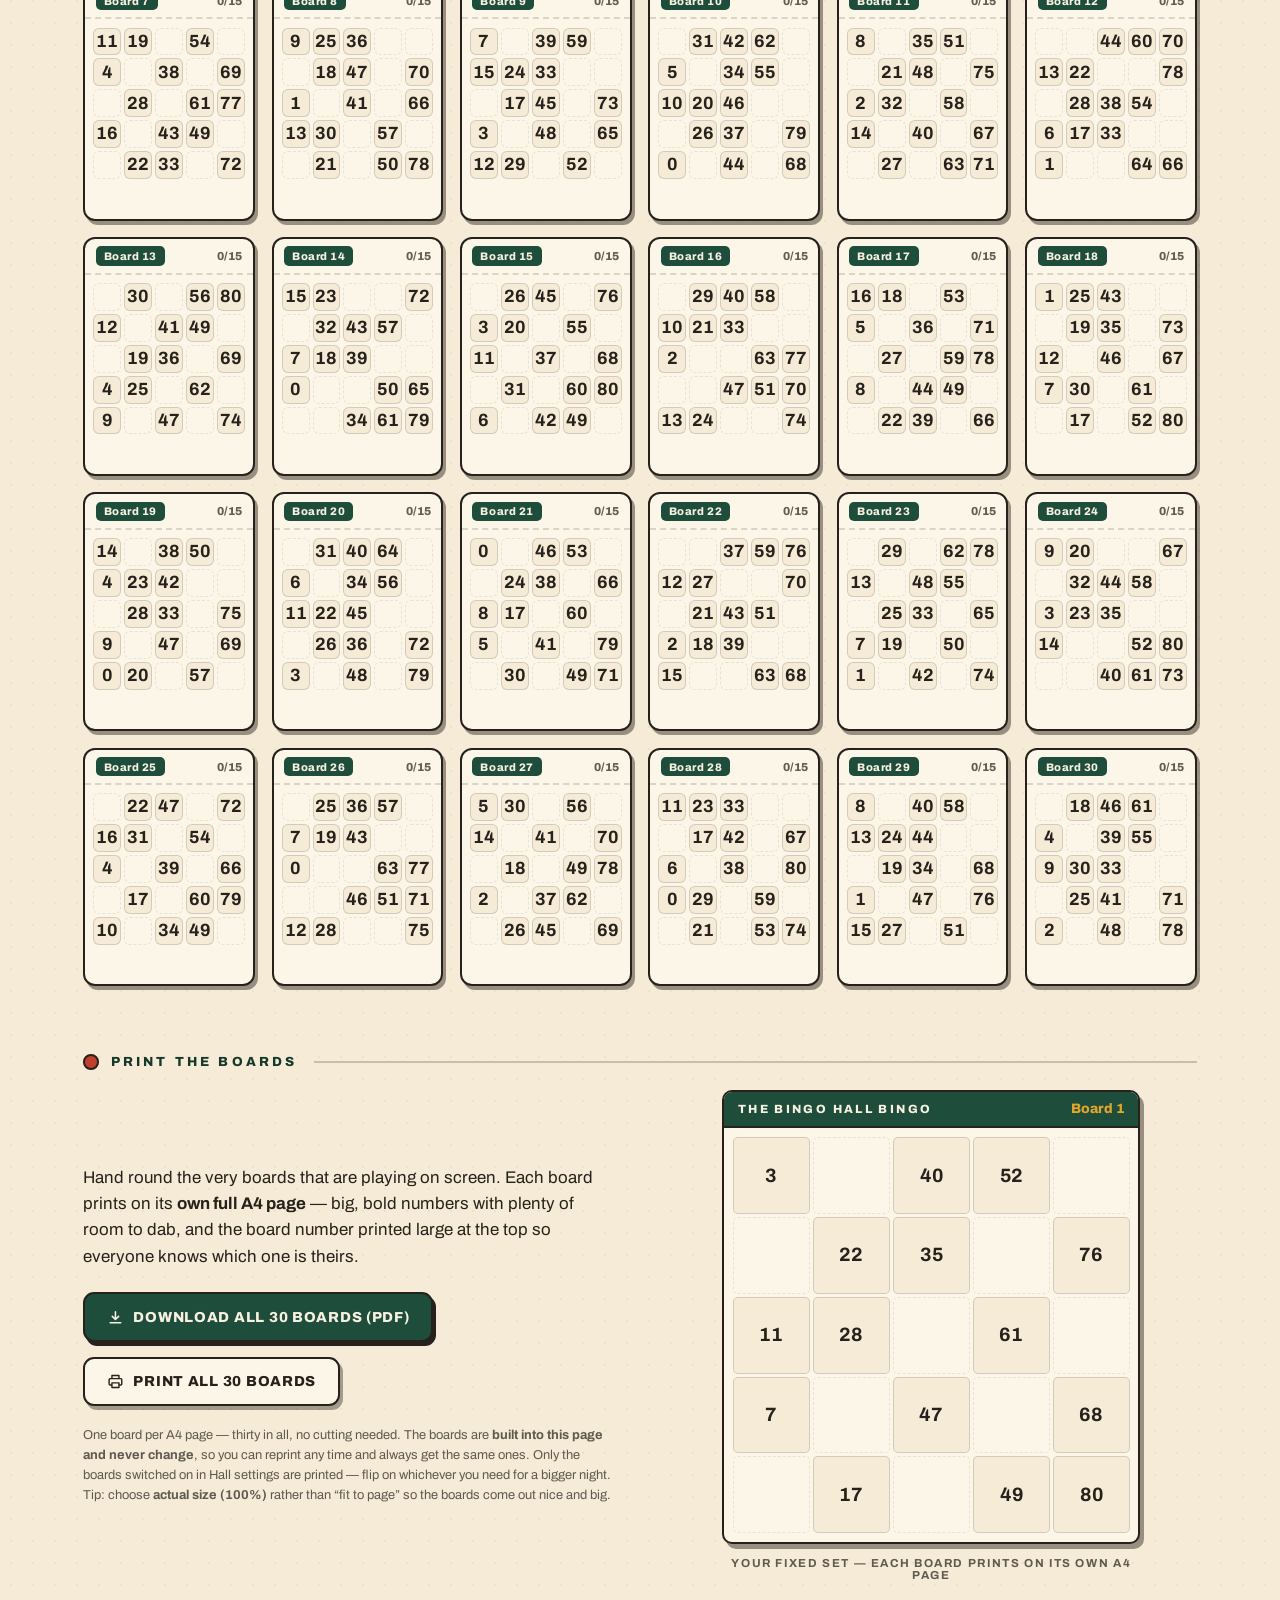
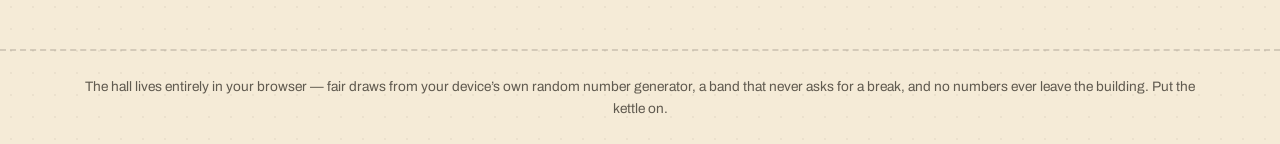
==== commit a6dcb576: "Add files via upload" ====
--- a/bingo/index.html
+++ b/bingo/index.html
@@ -575,4 +575,4 @@
     <div id="printArea" aria-hidden="true"></div>
     <script src="app.js"></script>
 </body>
-</html>
+</html>
--- a/bingo/style.css
+++ b/bingo/style.css
@@ -0,0 +1,659 @@
+:root{
+  --paper:#F5EBD7; --paper-2:#FCF6E8; --cream:#F8F1E0;
+  --ink:#26211A; --ink-70:rgba(38,33,26,.72); --ink-40:rgba(38,33,26,.4); --ink-15:rgba(38,33,26,.16);
+  --green:#1E4D3B; --green-deep:#153829; --green-panel:#16382A; --green-cell:#1F4A38;
+  --red:#C0402E; --gold:#E2A62B; --gold-deep:#B9821A;
+  --shadow:6px 7px 0 rgba(38,33,26,.85); --shadow-soft:rgba(38,33,26,.45); --radius:14px;
+  --ui:'Archivo',sans-serif; --disp:'Fraunces',Georgia,serif;
+  --cell:#F5EBD7; --win-bg:#FFF6DF; --veil:rgba(252,246,232,.97);
+  --on-gold:#26211A; --toast-accent:#E2A62B;
+  --board-dim:rgba(248,241,224,.82); --board-label:rgba(248,241,224,.55);
+  --ball-face:#FCF6E8; --ball-ink:#26211A; --dot:rgba(38,33,26,.05); --glow:#1E4D3B;
+}
+html[data-theme="modern"]{
+  --paper:#F4F6F8; --paper-2:#FFFFFF; --cream:#FFFFFF;
+  --ink:#1B2430; --ink-70:rgba(27,36,48,.66); --ink-40:rgba(27,36,48,.38); --ink-15:rgba(27,36,48,.14);
+  --green:#0E8A72; --green-deep:#0B6B59; --green-panel:#22303F; --green-cell:#33424F;
+  --red:#E4572E; --gold:#F5A623; --gold-deep:#C77F0E;
+  --shadow:0 12px 30px -12px rgba(27,36,48,.28); --shadow-soft:rgba(27,36,48,.22); --radius:18px;
+  --cell:#FFFFFF; --win-bg:#FFF4E3; --veil:rgba(244,246,248,.97);
+  --on-gold:#1B2430; --toast-accent:#C77F0E;
+  --board-dim:rgba(255,255,255,.9); --board-label:rgba(255,255,255,.55);
+  --ball-face:#FFFFFF; --ball-ink:#1B2430; --dot:transparent; --glow:#0E8A72;
+}
+html[data-theme="future"]{
+  --paper:#070B18; --paper-2:#0D1428; --cream:#EAF6FF;
+  --ink:#DFF6FF; --ink-70:rgba(223,246,255,.75); --ink-40:rgba(223,246,255,.45); --ink-15:rgba(223,246,255,.22);
+  --green:#19D3C5; --green-deep:#5EEAD4; --green-panel:#060B1C; --green-cell:#101B36;
+  --red:#FF3D8A; --gold:#FFE03D; --gold-deep:#FFD23D;
+  --shadow:0 0 0 2px rgba(25,211,197,.28), 0 18px 44px rgba(0,0,0,.55); --shadow-soft:rgba(0,0,0,.5); --radius:14px;
+  --cell:#0F1830; --win-bg:#13203E; --veil:rgba(7,11,24,.97);
+  --on-gold:#0A0E1A; --toast-accent:#FF6FB5;
+  --board-dim:rgba(223,246,255,.9); --board-label:rgba(223,246,255,.55);
+  --ball-face:#F2FDFF; --ball-ink:#07101E; --dot:rgba(53,224,255,.05); --glow:#19D3C5;
+}
+html[data-theme="halloween"]{
+  --paper:#151022; --paper-2:#1E1730; --cream:#F2EBFF;
+  --ink:#EDE6FA; --ink-70:rgba(237,230,250,.72); --ink-40:rgba(237,230,250,.42); --ink-15:rgba(237,230,250,.2);
+  --green:#8A5CD6; --green-deep:#C9B6F2; --green-panel:#0E0A1A; --green-cell:#271C42;
+  --red:#E8801A; --gold:#FFC53D; --gold-deep:#FFB03A;
+  --shadow:6px 7px 0 rgba(0,0,0,.7); --shadow-soft:rgba(0,0,0,.55); --radius:14px;
+  --cell:#1C1533; --win-bg:#2A1F47; --veil:rgba(21,16,34,.97);
+  --on-gold:#241A08; --toast-accent:#FFB03A;
+  --board-dim:rgba(242,235,255,.88); --board-label:rgba(242,235,255,.5);
+  --ball-face:#F2EBFF; --ball-ink:#1A1228; --dot:rgba(255,138,60,.06); --glow:#E8801A;
+}
+html[data-theme="christmas"]{
+  --paper:#0F2B1D; --paper-2:#153826; --cream:#F6EFDC;
+  --ink:#F3ECDA; --ink-70:rgba(243,236,218,.75); --ink-40:rgba(243,236,218,.42); --ink-15:rgba(243,236,218,.18);
+  --green:#B7342E; --green-deep:#F0D48A; --green-panel:#0A2116; --green-cell:#143826;
+  --red:#D94F3D; --gold:#F2C14E; --gold-deep:#E0A93E;
+  --shadow:6px 7px 0 rgba(0,0,0,.65); --shadow-soft:rgba(0,0,0,.5); --radius:14px;
+  --cell:#122E1F; --win-bg:#1B4230; --veil:rgba(15,43,29,.97);
+  --on-gold:#26211A; --toast-accent:#F2C14E;
+  --board-dim:rgba(246,239,220,.9); --board-label:rgba(246,239,220,.55);
+  --ball-face:#F6EFDC; --ball-ink:#122B1D; --dot:rgba(242,193,78,.05); --glow:#F2C14E;
+}
+html[data-theme="valentines"]{
+  --paper:#FBEEF2; --paper-2:#FDF6F8; --cream:#FFF9FA;
+  --ink:#4A2438; --ink-70:rgba(74,36,56,.72); --ink-40:rgba(74,36,56,.42); --ink-15:rgba(74,36,56,.17);
+  --green:#C25E7C; --green-deep:#8A3A54; --green-panel:#3A1B29; --green-cell:#4E2434;
+  --red:#E0526E; --gold:#E89A3C; --gold-deep:#C97E27;
+  --shadow:6px 7px 0 rgba(74,36,56,.75); --shadow-soft:rgba(74,36,56,.4); --radius:14px;
+  --cell:#F8E7EC; --win-bg:#FBE3EA; --veil:rgba(251,238,242,.97);
+  --on-gold:#4A2438; --toast-accent:#E89A3C;
+  --board-dim:rgba(255,249,250,.9); --board-label:rgba(255,249,250,.55);
+  --ball-face:#FDF4F7; --ball-ink:#4A2438; --dot:rgba(224,82,110,.06); --glow:#E0526E;
+}
+html[data-theme="easter"]{
+  --paper:#F7F4E2; --paper-2:#FCFAEE; --cream:#FFFEF5;
+  --ink:#3A3524; --ink-70:rgba(58,53,36,.7); --ink-40:rgba(58,53,36,.4); --ink-15:rgba(58,53,36,.16);
+  --green:#7A9E3B; --green-deep:#55742A; --green-panel:#2E3A1B; --green-cell:#3D4D24;
+  --red:#E58FA0; --gold:#E8B33C; --gold-deep:#C08F2A;
+  --shadow:6px 7px 0 rgba(58,53,36,.75); --shadow-soft:rgba(58,53,36,.4); --radius:14px;
+  --cell:#F2EDD5; --win-bg:#FAF3D8; --veil:rgba(247,244,226,.97);
+  --on-gold:#3A3524; --toast-accent:#C08F2A;
+  --board-dim:rgba(255,254,245,.9); --board-label:rgba(255,254,245,.55);
+  --ball-face:#FDFBF0; --ball-ink:#3A3524; --dot:rgba(232,179,60,.07); --glow:#E8B33C;
+}
+html[data-theme="summer"]{
+  --paper:#EAF3F7; --paper-2:#F6FAFC; --cream:#FDFEFF;
+  --ink:#1E3A4C; --ink-70:rgba(30,58,76,.7); --ink-40:rgba(30,58,76,.4); --ink-15:rgba(30,58,76,.15);
+  --green:#2E6E8E; --green-deep:#1F5270; --green-panel:#122E3D; --green-cell:#1B3E51;
+  --red:#E4572E; --gold:#F2B33D; --gold-deep:#C98F2B;
+  --shadow:6px 7px 0 rgba(30,58,76,.75); --shadow-soft:rgba(30,58,76,.4); --radius:14px;
+  --cell:#E3EEF5; --win-bg:#F2E9D8; --veil:rgba(234,243,247,.97);
+  --on-gold:#1E3A4C; --toast-accent:#C98F2B;
+  --board-dim:rgba(253,254,255,.9); --board-label:rgba(253,254,255,.55);
+  --ball-face:#FDFEFF; --ball-ink:#1E3A4C; --dot:rgba(46,110,142,.06); --glow:#F2B33D;
+}
+html[data-theme="contrast"]{
+  --paper:#000000; --paper-2:#0D0D0D; --cream:#FFFFFF;
+  --ink:#FFFFFF; --ink-70:rgba(255,255,255,.9); --ink-40:rgba(255,255,255,.65); --ink-15:rgba(255,255,255,.45);
+  --green:#00804F; --green-deep:#8CE8B8; --green-panel:#000000; --green-cell:#1F1F1F;
+  --red:#FF6A55; --gold:#FFD500; --gold-deep:#FFD500;
+  --shadow:6px 7px 0 rgba(255,255,255,.9); --shadow-soft:rgba(255,255,255,.55); --radius:14px;
+  --cell:#161616; --win-bg:#1C1C1C; --veil:rgba(0,0,0,.97);
+  --on-gold:#000000; --toast-accent:#8A6D00;
+  --board-dim:rgba(255,255,255,.92); --board-label:rgba(255,255,255,.7);
+  --ball-face:#FFFFFF; --ball-ink:#000000; --dot:rgba(255,255,255,.08); --glow:#FFD500;
+}
+html{font-size:clamp(15px, 10.2px + .46vw, 24px)}
+*{box-sizing:border-box;margin:0;padding:0}
+body{font:400 1rem/1.55 var(--ui);color:var(--ink);background:var(--paper);background-image:radial-gradient(var(--dot) 1px,transparent 1.3px);background-size:22px 22px;-webkit-font-smoothing:antialiased}
+html[data-theme="future"] body{background-image:linear-gradient(rgba(53,224,255,.055) 1px,transparent 1px),linear-gradient(90deg,rgba(53,224,255,.055) 1px,transparent 1px);background-size:46px 46px}
+html[data-theme="halloween"] body{background-image:radial-gradient(ellipse 70% 45% at 50% -8%,rgba(255,122,47,.1),transparent 60%),radial-gradient(var(--dot) 1px,transparent 1.3px)}
+html[data-theme="christmas"] body{background-image:radial-gradient(ellipse 80% 50% at 50% -8%,rgba(242,193,78,.11),transparent 60%),radial-gradient(var(--dot) 1px,transparent 1.3px)}
+html[data-theme="valentines"] body{background-image:radial-gradient(ellipse 70% 45% at 50% -8%,rgba(224,82,110,.1),transparent 60%),radial-gradient(var(--dot) 1px,transparent 1.3px)}
+html[data-theme="easter"] body{background-image:radial-gradient(ellipse 80% 50% at 50% -8%,rgba(232,179,60,.12),transparent 60%),radial-gradient(var(--dot) 1px,transparent 1.3px)}
+html[data-theme="summer"] body{background-image:radial-gradient(ellipse 85% 55% at 50% -10%,rgba(242,179,61,.16),transparent 62%),radial-gradient(var(--dot) 1px,transparent 1.3px)}
+::selection{background:var(--gold);color:var(--on-gold)}
+img,svg{display:block}
+button{font-family:inherit;color:inherit}
+.wrap{max-width:74rem;margin-inline:auto;padding-inline:clamp(1rem,3vw,2.5rem)}
+.skip-link{position:absolute;left:1rem;top:-4rem;background:var(--ink);color:var(--paper);padding:.6rem 1rem;border-radius:8px;z-index:400;transition:top .2s}
+.skip-link:focus{top:1rem}
+:focus-visible{outline:3px solid var(--gold);outline-offset:3px;border-radius:6px}
+.topbar{background:var(--paper-2)}
+.topbar-in{display:flex;align-items:center;gap:1rem 1.25rem;padding-block:.9rem;flex-wrap:wrap}
+.brand{display:flex;align-items:center;gap:.8rem}
+.brand-badge{width:3rem;height:3rem;flex:none}
+.brand-text{display:flex;flex-direction:column;line-height:1}
+.brand-top{font:italic 900 1.5rem/1 var(--disp);letter-spacing:.01em}
+.brand-bottom{font:900 .72rem/1.3 var(--ui);text-transform:uppercase;letter-spacing:.52em;margin-top:.15rem}
+.brand-tag{flex:1 1 14rem;color:var(--ink-70);font-size:.92rem;max-width:34rem;min-width:0}
+.brand-tag strong{color:var(--red)}
+.topbar-actions{display:flex;gap:.5rem;margin-left:auto;flex-wrap:wrap;justify-content:flex-end}
+.icon-btn{width:2.6rem;height:2.6rem;display:grid;place-items:center;background:var(--paper-2);border:2px solid var(--ink);border-radius:10px;cursor:pointer;box-shadow:2px 3px 0 var(--ink-40);transition:transform .12s,box-shadow .12s;flex:none}
+.icon-btn:hover{transform:translate(-1px,-1px);box-shadow:3px 4px 0 var(--ink-40)}
+.icon-btn:active{transform:translate(1px,2px);box-shadow:0 1px 0 var(--ink-40)}
+.icon-btn svg{width:1.25rem;height:1.25rem}
+.icon-btn[aria-pressed="false"] .ic-on{display:none}
+.icon-btn[aria-pressed="true"] .ic-off{display:none}
+.icon-btn[aria-pressed="false"]{background:var(--paper)}
+.bunting{width:100%;height:14px;border-bottom:2.5px solid var(--ink)}
+#buntXmas,#buntHalloween,#buntValentines,#buntEaster,#buntSummer{display:none}
+html[data-theme="modern"] .topbar{border-bottom:2px solid var(--ink-15)}
+html[data-theme="future"] .topbar{border-bottom:2px solid rgba(25,211,197,.35)}
+html[data-theme="halloween"] .topbar{border-bottom:2px solid rgba(232,128,26,.4)}
+html[data-theme="christmas"] .topbar{border-bottom:2px solid rgba(242,193,78,.4)}
+html[data-theme="valentines"] .topbar{border-bottom:2px solid rgba(224,82,110,.4)}
+html[data-theme="easter"] .topbar{border-bottom:2px solid rgba(232,179,60,.45)}
+html[data-theme="summer"] .topbar{border-bottom:2px solid rgba(46,110,142,.4)}
+html[data-theme="future"] .section-label{text-shadow:0 0 16px rgba(25,211,197,.5)}
+html[data-theme="halloween"] .section-label{text-shadow:0 0 16px rgba(232,128,26,.45)}
+html[data-theme="christmas"] .section-label{text-shadow:0 0 16px rgba(242,193,78,.4)}
+html[data-theme="valentines"] .section-label{text-shadow:0 0 16px rgba(224,82,110,.35)}
+html[data-theme="easter"] .section-label{text-shadow:0 0 16px rgba(232,179,60,.4)}
+html[data-theme="summer"] .section-label{text-shadow:0 0 16px rgba(46,110,142,.35)}
+html[data-theme="future"] .brand-top{text-shadow:0 0 18px rgba(255,61,138,.55)}
+html[data-theme="halloween"] .brand-top{text-shadow:0 0 18px rgba(232,128,26,.5)}
+html[data-theme="christmas"] .brand-top{text-shadow:0 0 18px rgba(242,193,78,.45)}
+html[data-theme="valentines"] .brand-top{text-shadow:0 0 18px rgba(224,82,110,.4)}
+html[data-theme="easter"] .brand-top{text-shadow:0 0 18px rgba(232,179,60,.45)}
+html[data-theme="summer"] .brand-top{text-shadow:0 0 18px rgba(46,110,142,.4)}
+html[data-season="christmas"] #buntClassic{display:none}
+html[data-season="christmas"] #buntXmas{display:block}
+html[data-season="halloween"] #buntClassic{display:none}
+html[data-season="halloween"] #buntHalloween{display:block}
+html[data-season="valentines"] #buntClassic{display:none}
+html[data-season="valentines"] #buntValentines{display:block}
+html[data-season="easter"] #buntClassic{display:none}
+html[data-season="easter"] #buntEaster{display:block}
+html[data-season="summer"] #buntClassic{display:none}
+html[data-season="summer"] #buntSummer{display:block}
+html[data-theme="modern"] .bunting,
+html[data-theme="future"] .bunting,
+html[data-theme="contrast"] .bunting{display:none}
+main section{margin-block:clamp(2.4rem,5.5vw,4.2rem)}
+main > section:first-of-type{margin-top:clamp(1.4rem,3.2vw,2.6rem)}
+.section-head{display:flex;align-items:center;gap:.9rem 1rem;flex-wrap:wrap;margin-bottom:1.25rem}
+.section-label{display:flex;align-items:center;gap:.75rem;font:800 .82rem/1 var(--ui);letter-spacing:.24em;text-transform:uppercase;color:var(--green-deep)}
+.section-label::before{content:"";width:.72rem;height:.72rem;border-radius:50%;background:var(--red);border:2px solid var(--ink);flex:none}
+.head-rule{flex:1;height:2px;background:var(--ink);opacity:.22;min-width:2rem}
+.section-note{color:var(--ink-70);font-size:.95rem;flex:1 1 16rem;min-width:0}
+.podium{display:grid;grid-template-columns:repeat(3,minmax(0,1fr));gap:clamp(.6rem,1.2vw,1rem)}
+.pentry{display:flex;align-items:center;gap:.6rem;min-width:0;cursor:pointer;background:var(--paper-2);border:2px solid var(--ink);border-radius:12px;padding:.65rem .8rem;box-shadow:3px 4px 0 var(--shadow-soft)}
+.pentry.first{border-color:var(--gold-deep);background:var(--win-bg)}
+.pentry.bump{animation:bump .55s ease}
+@keyframes bump{0%{transform:scale(1)}35%{transform:scale(1.045)}100%{transform:scale(1)}}
+.medal{width:2.05rem;height:2.05rem;border-radius:50%;display:grid;place-items:center;font:800 .92rem var(--ui);border:2px solid var(--ink);flex:none}
+.medal--1{background:var(--gold);color:var(--on-gold)}
+.medal--2{background:#C7CCD2;color:#26211A}
+.medal--3{background:#C88A5B;color:#26211A}
+.pmain{flex:1;min-width:0;display:flex;flex-direction:column;gap:.34rem}
+.ptop{display:flex;align-items:center;gap:.45rem;min-width:0}
+.pboard{font:800 clamp(.82rem,.72rem + .35vw,1rem) var(--ui);white-space:nowrap;overflow:hidden;text-overflow:ellipsis}
+.pline{font:800 .52rem var(--ui);letter-spacing:.08em;color:var(--gold-deep);border:1.5px solid var(--gold-deep);border-radius:5px;padding:.14rem .32rem;flex:none}
+.pline--house{color:var(--red);border-color:var(--red)}
+.pline--one{color:var(--cream);border-color:var(--red);background:var(--red)}
+.pcount{margin-left:auto;font:800 clamp(.76rem,.68rem + .3vw,.9rem) var(--ui);white-space:nowrap;color:var(--ink-70)}
+.pbar{display:block;height:.6rem;border:1.5px solid var(--ink);border-radius:99px;overflow:hidden;background:var(--paper)}
+.pbar span{display:block;height:100%;background:var(--green);transition:width .4s ease}
+html[data-theme="future"] .pentry.first,
+html[data-theme="halloween"] .pentry.first,
+html[data-theme="christmas"] .pentry.first,
+html[data-theme="valentines"] .pentry.first,
+html[data-theme="easter"] .pentry.first,
+html[data-theme="summer"] .pentry.first{box-shadow:var(--shadow), 0 0 26px -8px var(--gold)}
+.stage{background:var(--paper-2);border:2px solid var(--ink);border-radius:var(--radius);box-shadow:var(--shadow);padding:clamp(1.25rem,3vw,2.5rem)}
+.stage-inner{display:grid;grid-template-columns:1.05fr .95fr;gap:clamp(1.5rem,3.5vw,3rem);align-items:center}
+.roller-col{display:flex;flex-direction:column;gap:.35rem;min-width:0}
+.roller-wrap{position:relative;width:100%;max-width:min(100%,32rem);margin-inline:auto;aspect-ratio:.98}
+.roller-wrap canvas{position:absolute;inset:0;width:100%;height:100%}
+.rail-row{display:flex;align-items:center;gap:.9rem;flex-wrap:wrap;justify-content:center}
+.rail-label{font:800 .66rem var(--ui);letter-spacing:.18em;text-transform:uppercase;color:var(--ink-70)}
+.rail{display:flex;gap:.5rem;align-items:center;min-height:2.6rem;flex-wrap:wrap;justify-content:center}
+.rail-empty{color:var(--ink-40);font-style:italic;font-family:var(--disp)}
+.drum-count{font:700 .78rem var(--ui);color:var(--ink-70);background:var(--paper);border:1.5px dashed var(--ink-15);padding:.3rem .7rem;border-radius:999px}
+.ball{--bs:2.5rem;position:relative;display:inline-grid;place-items:center;width:var(--bs);height:var(--bs);border-radius:50%;border:2px solid var(--ink);box-shadow:inset -3px -4px 0 rgba(0,0,0,.16)}
+.ball::before{content:"";position:absolute;inset:17%;border-radius:50%;background:var(--ball-face);border:1.5px solid rgba(38,33,26,.22)}
+.ball-in{position:relative;font:800 calc(var(--bs)*.36)/1 var(--ui);color:var(--ball-ink)}
+.rail .ball{--bs:clamp(1.95rem,1.5rem + 1.1vw,2.7rem)}
+.reveal-col{display:flex;flex-direction:column;min-width:0}
+.reveal{display:flex;flex-direction:column;align-items:center;text-align:center;gap:1.1rem}
+.big-ball{--bs:clamp(10.5rem,22vw,15.5rem);background:var(--green);box-shadow:inset calc(var(--bs)*-.05) calc(var(--bs)*-.07) 0 rgba(0,0,0,.15), 0 14px 30px rgba(38,33,26,.28)}
+html[data-theme="future"] .big-ball{box-shadow:inset calc(var(--bs)*-.05) calc(var(--bs)*-.07) 0 rgba(0,0,0,.2),0 0 90px -12px var(--glow),0 14px 34px rgba(0,0,0,.55)}
+html[data-theme="halloween"] .big-ball{box-shadow:inset calc(var(--bs)*-.05) calc(var(--bs)*-.07) 0 rgba(0,0,0,.25),0 0 70px -10px rgba(232,128,26,.5),0 14px 34px rgba(0,0,0,.55)}
+html[data-theme="christmas"] .big-ball{box-shadow:inset calc(var(--bs)*-.05) calc(var(--bs)*-.07) 0 rgba(0,0,0,.2),0 0 70px -10px rgba(242,193,78,.45),0 14px 34px rgba(0,0,0,.5)}
+html[data-theme="valentines"] .big-ball{box-shadow:inset calc(var(--bs)*-.05) calc(var(--bs)*-.07) 0 rgba(0,0,0,.18),0 0 70px -10px rgba(224,82,110,.45),0 14px 34px rgba(0,0,0,.3)}
+html[data-theme="easter"] .big-ball{box-shadow:inset calc(var(--bs)*-.05) calc(var(--bs)*-.07) 0 rgba(0,0,0,.18),0 0 70px -10px rgba(232,179,60,.5),0 14px 34px rgba(0,0,0,.3)}
+html[data-theme="summer"] .big-ball{box-shadow:inset calc(var(--bs)*-.05) calc(var(--bs)*-.07) 0 rgba(0,0,0,.18),0 0 70px -10px rgba(242,179,61,.5),0 14px 34px rgba(0,0,0,.3)}
+.pop{animation:pop .55s cubic-bezier(.25,1.5,.4,1)}
+@keyframes pop{0%{transform:scale(.5) rotate(-7deg)}62%{transform:scale(1.07) rotate(1.5deg)}100%{transform:scale(1) rotate(0)}}
+.call-text{font:italic 700 clamp(1.45rem,3.2vw,2.4rem)/1.2 var(--disp)}
+.call-meta{font:700 .82rem var(--ui);letter-spacing:.06em;text-transform:uppercase;color:var(--ink-70)}
+.controls{display:flex;flex-wrap:wrap;gap:1rem 1.4rem;align-items:flex-end;margin-top:1.9rem;padding-top:1.5rem;border-top:2px dashed var(--ink-15)}
+.btn{display:inline-flex;align-items:center;gap:.6rem;cursor:pointer;font:800 .9rem/1 var(--ui);letter-spacing:.05em;text-transform:uppercase;padding:.9rem 1.35rem;border-radius:11px;border:2px solid var(--ink);transition:transform .12s,box-shadow .12s}
+.btn svg{width:1.05rem;height:1.05rem;flex:none}
+.btn-primary{background:var(--green);color:var(--cream);box-shadow:3px 4px 0 var(--ink)}
+.btn-primary:hover{transform:translate(-1px,-1px);box-shadow:4px 5px 0 var(--ink)}
+.btn-primary:active{transform:translate(2px,3px);box-shadow:1px 1px 0 var(--ink)}
+.btn-ghost{background:var(--paper-2);color:var(--ink);box-shadow:3px 4px 0 var(--ink-40)}
+.btn-ghost:hover{transform:translate(-1px,-1px);box-shadow:4px 5px 0 var(--ink-40)}
+.btn-ghost:active{transform:translate(2px,3px);box-shadow:1px 1px 0 var(--ink-40)}
+.btn-accent{background:var(--red);color:var(--cream);box-shadow:3px 4px 0 var(--ink)}
+.btn-accent:hover{transform:translate(-1px,-1px);box-shadow:4px 5px 0 var(--ink)}
+.btn-accent:active{transform:translate(2px,3px);box-shadow:1px 1px 0 var(--ink)}
+.btn-red{background:var(--red);color:var(--cream);box-shadow:3px 4px 0 var(--ink)}
+.btn-blue{background:#3D6FA8;color:var(--cream);box-shadow:3px 4px 0 var(--ink)}
+.btn-red:hover,.btn-blue:hover{transform:translate(-1px,-1px)}
+.btn-red:active,.btn-blue:active{transform:translate(2px,3px);box-shadow:1px 1px 0 var(--ink)}
+.btn:disabled{opacity:.45;cursor:not-allowed;transform:none}
+.btn-repeat{background:var(--gold);color:var(--on-gold);box-shadow:3px 4px 0 var(--ink)}
+.btn-repeat:hover{transform:translate(-1px,-1px);box-shadow:4px 5px 0 var(--ink)}
+.btn-repeat:active{transform:translate(2px,3px);box-shadow:1px 1px 0 var(--ink)}
+.control-group{display:flex;flex-direction:column;min-width:0}
+.cg-label{font:700 .66rem var(--ui);text-transform:uppercase;letter-spacing:.18em;color:var(--ink-70);margin-bottom:.45rem}
+.seg{display:inline-flex;border:2px solid var(--ink);border-radius:10px;background:var(--paper-2);max-width:100%;overflow-x:auto;overflow-y:hidden;scrollbar-width:thin}
+.seg-b{font:700 .8rem var(--ui);padding:.6rem .85rem;border:none;background:transparent;cursor:pointer;white-space:nowrap;flex:0 0 auto}
+.seg-b + .seg-b{border-left:2px solid var(--ink-15)}
+.seg-b[aria-checked="true"]{background:var(--green);color:var(--cream)}
+.seg-b:disabled{opacity:.4;cursor:not-allowed}
+html[data-theme="modern"] .btn{border-radius:14px}
+html[data-theme="modern"] .btn-primary{box-shadow:0 10px 22px -10px rgba(14,138,114,.6)}
+html[data-theme="modern"] .btn-accent{box-shadow:0 10px 22px -10px rgba(196,73,36,.55)}
+html[data-theme="modern"] .btn-ghost{box-shadow:0 6px 16px -8px rgba(27,36,48,.35)}
+html[data-theme="modern"] .btn:hover{transform:translateY(-2px)}
+html[data-theme="modern"] .icon-btn{box-shadow:0 4px 12px -6px rgba(27,36,48,.35)}
+html[data-theme="future"] .btn-primary{box-shadow:0 0 26px -6px var(--green)}
+html[data-theme="future"] .btn-accent{box-shadow:0 0 26px -6px var(--red)}
+html[data-theme="future"] .btn-ghost{box-shadow:0 0 18px -8px var(--ink-40)}
+html[data-theme="future"] .btn:hover,
+html[data-theme="halloween"] .btn:hover,
+html[data-theme="christmas"] .btn:hover{transform:translateY(-1px)}
+.board{display:flex;gap:clamp(3px,.6vw,6px);background:var(--green-panel);border:2px solid var(--ink);border-radius:var(--radius);padding:clamp(.55rem,1.4vw,1rem);box-shadow:var(--shadow)}
+.bcol{flex:1;min-width:0;display:flex;flex-direction:column;gap:clamp(3px,.6vw,6px)}
+.bl{font:700 .56rem var(--ui);letter-spacing:.1em;color:var(--board-label);text-align:center;padding-bottom:.2rem;white-space:nowrap}
+.bc{aspect-ratio:1;display:grid;place-items:center;background:var(--green-cell);color:var(--board-dim);border-radius:4px;font:700 clamp(.66rem,.45rem + .8vw,1.15rem)/1 var(--ui);transition:background .2s}
+.bc.lit{border:1px solid rgba(38,33,26,.55);animation:cellpop .4s}
+.bc.just{outline:2px solid var(--gold);outline-offset:1px}
+html[data-theme="future"] .bc.lit,
+html[data-theme="halloween"] .bc.lit,
+html[data-theme="christmas"] .bc.lit,
+html[data-theme="valentines"] .bc.lit,
+html[data-theme="easter"] .bc.lit,
+html[data-theme="summer"] .bc.lit{box-shadow:0 0 14px -2px currentColor}
+@keyframes cellpop{0%{transform:scale(.35)}70%{transform:scale(1.18)}100%{transform:scale(1)}}
+.board-status{font:700 .8rem var(--ui);letter-spacing:.08em;text-transform:uppercase;color:var(--ink-70)}
+.boards-grid{display:grid;grid-template-columns:repeat(auto-fill,minmax(10.5rem,1fr));gap:clamp(.6rem,1.3vw,1.1rem)}
+.bcard{position:relative;background:var(--paper-2);border:2px solid var(--ink);border-radius:12px;box-shadow:3px 4px 0 var(--shadow-soft);overflow:hidden;cursor:pointer;transition:transform .15s,box-shadow .15s}
+.bcard:hover{transform:translateY(-2px);box-shadow:4px 6px 0 var(--shadow-soft)}
+.bcard-head{display:flex;align-items:center;justify-content:space-between;gap:.5rem;padding:.45rem .65rem;border-bottom:2px dashed var(--ink-15)}
+.bcard-no{background:var(--green);color:var(--cream);font:800 .68rem var(--ui);padding:.22rem .5rem;border-radius:5px;letter-spacing:.05em;flex:none}
+.bcard-prog{font:800 .72rem var(--ui);color:var(--ink-70);flex:none}
+.bc-grid{display:grid;grid-template-columns:repeat(5,1fr);gap:3px;padding:.5rem}
+.bcell{aspect-ratio:1;display:grid;place-items:center;font:700 clamp(.78rem,.5rem + .9vw,1.1rem)/1 var(--ui);border:1.5px solid var(--ink-15);border-radius:6px;background:var(--cell)}
+.bcell--blank{border-style:dashed;background:transparent;opacity:.55}
+.bcell.daubed{border-color:rgba(38,33,26,.5);font-weight:800;animation:cellpop .35s}
+.bcell.rowdone{box-shadow:inset 0 0 0 2px var(--gold-deep)}
+.bcard-foot{min-height:1.95rem;display:flex;align-items:center;padding:0 .65rem .5rem}
+.bcard-badges{display:flex;gap:.4rem;flex-wrap:wrap}
+.stamp{font:800 .58rem var(--ui);letter-spacing:.08em;color:var(--gold-deep);border:2px solid var(--gold-deep);border-radius:5px;padding:.16rem .4rem;transform:rotate(-4deg);background:rgba(226,166,43,.13)}
+.stamp--house{color:var(--cream);border-color:var(--red);background:var(--red)}
+.stamp--one{color:var(--red);border-color:var(--red);background:rgba(192,64,46,.1)}
+.bcard.linewon{border-color:var(--gold-deep)}
+.bcard.winner{border-color:var(--gold-deep);background:var(--win-bg);box-shadow:4px 5px 0 var(--shadow-soft)}
+.win-tag{position:absolute;top:-.7rem;right:-.35rem;background:var(--gold);color:var(--on-gold);font:800 .56rem var(--ui);letter-spacing:.12em;padding:.18rem .45rem;border:2px solid var(--ink);border-radius:5px;transform:rotate(5deg)}
+html[data-theme="future"] .bcell.daubed,
+html[data-theme="halloween"] .bcell.daubed,
+html[data-theme="christmas"] .bcell.daubed,
+html[data-theme="valentines"] .bcell.daubed,
+html[data-theme="easter"] .bcell.daubed,
+html[data-theme="summer"] .bcell.daubed{box-shadow:0 0 12px -3px currentColor}
+html[data-theme="future"] .stamp,
+html[data-theme="halloween"] .stamp,
+html[data-theme="christmas"] .stamp,
+html[data-theme="valentines"] .stamp,
+html[data-theme="easter"] .stamp,
+html[data-theme="summer"] .stamp{box-shadow:0 0 10px -3px currentColor}
+.press-inner{display:grid;grid-template-columns:minmax(0,1fr) minmax(0,1fr);gap:clamp(1.5rem,4vw,3.5rem);align-items:center}
+.press-copy p.lede{font-size:1.05rem;max-width:34rem;margin-bottom:1.4rem}
+.press-actions{display:flex;flex-wrap:wrap;gap:.9rem;margin-bottom:1.2rem}
+.fineprint{font-size:.8rem;color:var(--ink-70);max-width:34rem}
+.press-preview{justify-self:center;width:min(100%,26rem);display:flex;flex-direction:column;gap:.8rem;align-items:center}
+.press-preview .cap{font:700 .72rem var(--ui);letter-spacing:.14em;text-transform:uppercase;color:var(--ink-70);text-align:center}
+.tk{background:var(--paper-2);border:2px solid var(--ink);border-radius:10px;overflow:hidden;box-shadow:4px 5px 0 var(--shadow-soft);width:100%}
+.tk-head{display:flex;justify-content:space-between;align-items:center;padding:.6rem .85rem;border-bottom:2px solid var(--ink);background:var(--green);color:var(--cream)}
+.tk-brand{font:800 .74rem var(--ui);letter-spacing:.2em;text-transform:uppercase}
+.tk-no{font:800 .85rem var(--ui);color:var(--gold)}
+.tk-grid{display:grid;grid-template-columns:repeat(5,1fr);gap:3px;padding:.55rem}
+.tk-grid .tc{aspect-ratio:1;display:grid;place-items:center;font:700 1.2rem/1 var(--ui);border:1.5px solid var(--ink-15);border-radius:5px;background:var(--cell)}
+.tk-grid .tc--blank{border-style:dashed;background:transparent;opacity:.55}
+footer{margin-top:clamp(2.5rem,5vw,4rem);border-top:2px dashed var(--ink-15)}
+footer .wrap{padding-block:1.6rem;text-align:center;color:var(--ink-70);font-size:.85rem}
+.toast-wrap{position:fixed;top:1rem;left:50%;transform:translateX(-50%);z-index:260;display:flex;flex-direction:column;gap:.6rem;align-items:center;pointer-events:none;width:min(92vw,36rem)}
+.toast{background:var(--ink);color:var(--paper);border:2px solid var(--gold);border-radius:11px;padding:.8rem 1.3rem;font:700 .95rem var(--ui);box-shadow:4px 5px 0 rgba(20,26,21,.35);opacity:0;transform:translateY(-14px);transition:.3s;text-align:center}
+.toast.in{opacity:1;transform:none}
+.toast strong{color:var(--toast-accent);letter-spacing:.06em}
+.overlay{position:fixed;inset:0;background:rgba(14,30,23,.72);display:grid;place-items:center;z-index:250;padding:1rem}
+.overlay[hidden]{display:none}
+.win-card{background:var(--paper-2);border:3px solid var(--ink);border-radius:18px;box-shadow:10px 12px 0 rgba(20,26,21,.5);max-width:34rem;width:100%;padding:3rem 2rem 2rem;text-align:center;position:relative;animation:winIn .5s cubic-bezier(.22,1.4,.36,1)}
+@keyframes winIn{from{transform:scale(.7) rotate(-2deg);opacity:0}}
+.win-ribbon{position:absolute;top:-1.15rem;left:50%;transform:translateX(-50%) rotate(-2deg);background:var(--gold);color:var(--on-gold);border:2px solid var(--ink);font:800 .82rem var(--ui);letter-spacing:.24em;padding:.5rem 1.4rem;border-radius:6px;white-space:nowrap}
+.win-kicker{font:700 .78rem var(--ui);letter-spacing:.18em;text-transform:uppercase;color:var(--ink-70)}
+.win-no{font:900 clamp(2.5rem,9vw,4.6rem)/1.08 var(--ui);letter-spacing:-.02em;margin:.2rem 0 .6rem;overflow-wrap:break-word}
+.win-prize{font-size:1.05rem;margin-bottom:.4rem}
+.win-on{font:italic 600 1rem var(--disp);color:var(--ink-70);margin-bottom:1.6rem}
+.win-actions{display:flex;gap:.9rem;justify-content:center;flex-wrap:wrap}
+html[data-theme="future"] .win-card{box-shadow:0 0 0 2px rgba(25,211,197,.4),0 0 70px -14px var(--green),10px 12px 0 rgba(0,0,0,.5)}
+html[data-theme="halloween"] .win-card{box-shadow:0 0 0 2px rgba(232,128,26,.4),0 0 60px -14px var(--glow),10px 12px 0 rgba(0,0,0,.5)}
+html[data-theme="christmas"] .win-card{box-shadow:0 0 0 2px rgba(242,193,78,.4),0 0 60px -14px var(--glow),10px 12px 0 rgba(0,0,0,.5)}
+html[data-theme="valentines"] .win-card{box-shadow:0 0 0 2px rgba(224,82,110,.4),0 0 60px -14px var(--glow),10px 12px 0 rgba(20,26,21,.4)}
+html[data-theme="easter"] .win-card{box-shadow:0 0 0 2px rgba(232,179,60,.45),0 0 60px -14px var(--glow),10px 12px 0 rgba(20,26,21,.4)}
+html[data-theme="summer"] .win-card{box-shadow:0 0 0 2px rgba(46,110,142,.4),0 0 60px -14px var(--glow),10px 12px 0 rgba(20,26,21,.4)}
+.eyesdown{position:fixed;inset:0;background:var(--veil);display:grid;place-items:center;z-index:270}
+.eyesdown[hidden]{display:none}
+.eyesdown-in{text-align:center;padding:0 1rem}
+.eyesdown-in b{display:block;font:italic 900 clamp(2.6rem,13vw,8.5rem)/1 var(--disp);transform:rotate(-3deg);animation:stamp .5s cubic-bezier(.3,1.6,.4,1)}
+.eyesdown-in i{display:block;font:italic 600 clamp(1.1rem,3vw,1.8rem) var(--disp);color:var(--red);margin-top:1rem}
+@keyframes stamp{0%{transform:scale(2.4) rotate(-12deg);opacity:0}60%{transform:scale(.94) rotate(-2deg);opacity:1}100%{transform:scale(1) rotate(-3deg)}}
+.tieflash{position:fixed;inset:0;background:var(--veil);z-index:268;display:grid;place-items:center;padding:1rem;pointer-events:none}
+.tieflash[hidden]{display:none}
+.tieflash-in{text-align:center;animation:winIn .4s cubic-bezier(.22,1.4,.36,1)}
+.tieflash b{display:block;font:italic 900 clamp(2.1rem,9vw,6.5rem)/1.08 var(--disp);transform:rotate(-2deg);color:var(--red)}
+.tieflash--many b{color:var(--gold-deep)}
+.tieflash i{display:block;font:italic 600 clamp(1.05rem,3vw,1.7rem) var(--disp);color:var(--ink-70);margin-top:.9rem}
+.photo-overlay{background:rgba(14,30,23,.78)}
+.photo-frame{width:min(60rem,94vw);min-height:min(34rem,80vh);display:flex;flex-direction:column;align-items:center;justify-content:center;gap:1rem;background:var(--paper-2);border:4px solid var(--gold-deep);border-radius:22px;outline:2px solid var(--ink);outline-offset:8px;box-shadow:0 0 0 8px var(--paper-2),12px 14px 0 rgba(20,26,21,.5);padding:3rem 2rem;text-align:center;position:relative;animation:winIn .4s cubic-bezier(.22,1.4,.36,1)}
+.photo-hall{font:italic 800 clamp(1.3rem,3.5vw,2.2rem) var(--disp);color:var(--ink-70)}
+.photo-board{font:900 clamp(4rem,16vw,10rem)/1 var(--ui);letter-spacing:-.02em;color:var(--red)}
+.photo-date{font:700 .85rem var(--ui);letter-spacing:.18em;text-transform:uppercase;color:var(--ink-70)}
+.photo-cheese{position:absolute;bottom:1.1rem;left:0;right:0;font:700 .72rem var(--ui);letter-spacing:.16em;text-transform:uppercase;color:var(--ink-40)}
+.attract{position:fixed;inset:0;background:var(--veil);z-index:240;display:grid;place-items:center;padding:1rem;cursor:pointer}
+.attract[hidden]{display:none}
+.attract-in{text-align:center;animation:winIn .5s ease}
+.attract-kicker{font:700 .85rem var(--ui);letter-spacing:.22em;text-transform:uppercase;color:var(--ink-70)}
+.attract-title{display:block;font:italic 900 clamp(2.6rem,10vw,7rem)/1.1 var(--disp);margin:.5rem 0 1.2rem}
+.attract-time{font:800 clamp(3rem,11vw,6.5rem)/1 var(--ui);font-variant-numeric:tabular-nums}
+.attract-date{font:italic 600 clamp(1.1rem,3vw,1.6rem) var(--disp);color:var(--ink-70);margin:.4rem 0 2rem}
+.attract-hint{font:700 .8rem var(--ui);letter-spacing:.14em;text-transform:uppercase;color:var(--ink-40);animation:attractPulse 2.6s ease-in-out infinite}
+@keyframes attractPulse{0%,100%{opacity:.4}50%{opacity:1}}
+.modal{position:fixed;inset:0;background:rgba(14,30,23,.6);z-index:280;display:grid;place-items:center;padding:1rem}
+.modal[hidden]{display:none}
+.modal-card{background:var(--paper-2);border:3px solid var(--ink);border-radius:16px;box-shadow:8px 10px 0 rgba(20,26,21,.45);width:min(56rem,94vw);max-height:88vh;overflow:auto;padding:1.8rem 2rem;position:relative;animation:winIn .35s ease}
+.modal-card h2{font:italic 800 1.8rem var(--disp);margin-bottom:1rem;padding-right:3rem}
+.modal-close{position:absolute;top:1.1rem;right:1.1rem}
+.how-steps{margin:0 0 1.4rem 1.2rem}
+.how-steps li{margin-bottom:.55rem}
+.how-h{font:800 .72rem var(--ui);letter-spacing:.2em;text-transform:uppercase;color:var(--green-deep);margin:1.2rem 0 .6rem}
+.calls-grid{display:grid;grid-template-columns:repeat(auto-fill,minmax(9.5rem,1fr));gap:.35rem .9rem}
+.call-item{display:flex;gap:.5rem;align-items:baseline;font-size:.85rem}
+.call-item b{font-weight:800;min-width:1.5rem;color:var(--red)}
+.access-note{font-size:.85rem;color:var(--ink-70);margin-top:1.2rem;border-top:2px dashed var(--ink-15);padding-top:1rem}
+.vpanel{position:fixed;inset:0;z-index:290}
+.vpanel[hidden]{display:none}
+.vcard{position:absolute;top:5rem;right:clamp(.5rem,2vw,2rem);width:min(24.5rem,calc(100vw - 1rem));max-height:calc(100vh - 6.5rem);max-height:calc(100dvh - 6.5rem);overflow:auto;background:var(--paper-2);border:3px solid var(--ink);border-radius:16px;box-shadow:8px 10px 0 rgba(20,26,21,.45);padding:1.5rem 1.5rem 1.4rem;animation:winIn .25s ease}
+.vcard h2{font:italic 800 1.35rem var(--disp);margin-bottom:.9rem;padding-right:2.6rem}
+.vclose{position:absolute;top:.9rem;right:.9rem}
+.vmuted{font:italic 600 .88rem var(--disp);color:var(--red);margin-bottom:.9rem}
+.vfield{margin-bottom:1.15rem;min-width:0}
+.vlabel{display:block;font:700 .66rem var(--ui);text-transform:uppercase;letter-spacing:.18em;color:var(--ink-70);margin-bottom:.45rem}
+.vselect{width:100%;font:600 .95rem var(--ui);color:var(--ink);background:var(--paper);border:2px solid var(--ink);border-radius:10px;padding:.6rem .7rem;cursor:pointer}
+.vhint{font-size:.82rem;color:var(--ink-70);margin-top:.55rem;line-height:1.45}
+.vrow{display:flex;justify-content:space-between;align-items:baseline;margin-bottom:.35rem}
+.vout{font:800 .78rem var(--ui);color:var(--green-deep)}
+.vrange{width:100%;accent-color:var(--green);height:1.5rem;cursor:pointer}
+.vpanel-actions{display:flex;gap:.7rem;margin-top:1.25rem;flex-wrap:wrap}
+.vpanel-actions .btn{padding:.75rem 1.1rem;font-size:.82rem}
+#nowPlaying{font:italic 600 .88rem var(--disp);color:var(--green-deep);margin-top:.7rem}
+.modes{display:grid;gap:.55rem}
+.mode-card{display:flex;align-items:center;gap:.75rem;padding:.6rem .75rem;border:2px solid var(--ink);border-radius:12px;background:var(--paper);cursor:pointer;text-align:left;box-shadow:2px 3px 0 var(--shadow-soft);transition:transform .12s;min-width:0}
+.mode-card:hover{transform:translate(-1px,-1px)}
+.mode-card[aria-pressed="true"]{background:var(--green);color:var(--cream);box-shadow:2px 3px 0 var(--ink)}
+.mode-chip{display:flex;width:2.5rem;height:2.5rem;border-radius:8px;border:2px solid var(--ink);overflow:hidden;flex:none}
+.mode-chip i{flex:1}
+.mode-txt{display:flex;flex-direction:column;min-width:0}
+.mode-txt b{font:800 .88rem var(--ui)}
+.mode-txt i{font:italic 600 .74rem var(--disp);opacity:.75}
+.mode-toggle{display:flex;align-items:center;gap:.6rem;margin-top:.85rem;font:700 .8rem var(--ui);color:var(--ink);background:none;border:none;cursor:pointer;padding:.2rem 0;text-align:left}
+.tg{width:2.6rem;height:1.45rem;border:2px solid var(--ink);border-radius:99px;position:relative;background:var(--paper);flex:none;transition:.2s}
+.tg::after{content:"";position:absolute;top:50%;left:.2rem;transform:translateY(-50%);width:.9rem;height:.9rem;border-radius:50%;background:var(--ink);transition:.2s}
+.mode-toggle[aria-pressed="true"] .tg{background:var(--green)}
+.mode-toggle[aria-pressed="true"] .tg::after{left:calc(100% - 1.1rem);background:var(--cream)}
+.bgrid{display:grid;grid-template-columns:repeat(6,1fr);gap:.3rem;margin-top:.6rem}
+.bchip{font:800 .74rem var(--ui);padding:.32rem 0;border:2px solid var(--ink);border-radius:8px;background:var(--paper);cursor:pointer;color:var(--ink);transition:transform .1s}
+.bchip:hover{transform:translateY(-1px)}
+.bchip[aria-pressed="true"]{background:var(--green);color:var(--cream)}
+.bchip[aria-pressed="false"]{opacity:.42;border-style:dashed}
+.name-mgr{display:flex;gap:.45rem;margin-top:.6rem}
+.name-mgr input{font:600 .85rem var(--ui);color:var(--ink);background:var(--paper);border:2px solid var(--ink);border-radius:8px;padding:.4rem .5rem}
+.name-mgr .nm-no{width:4.2rem;flex:none;text-align:center}
+.name-mgr .nm-name{flex:1;min-width:0}
+.nm-chips{display:flex;gap:.35rem;flex-wrap:wrap;margin-top:.5rem}
+.nm-chip{display:inline-flex;align-items:center;gap:.35rem;font:700 .72rem var(--ui);border:2px solid var(--ink);border-radius:6px;padding:.18rem .45rem;background:var(--paper)}
+.nm-chip b{color:var(--green-deep)}
+.nm-chip button{border:none;background:none;cursor:pointer;font:800 .85rem var(--ui);color:var(--red);padding:0;line-height:1}
+.pname{font:italic 600 .74rem var(--disp);color:var(--ink-70);white-space:nowrap;overflow:hidden;text-overflow:ellipsis}
+.nm-import{width:100%;min-height:5.2rem;resize:vertical;font:600 .85rem/1.5 var(--ui);color:var(--ink);background:var(--paper);border:2px solid var(--ink);border-radius:8px;padding:.5rem .6rem}
+.nm-btnrow{display:flex;gap:.45rem;flex-wrap:wrap;margin-top:.5rem}
+.nm-chip{cursor:pointer;user-select:none}
+.nm-chip--sel{background:var(--gold);border-color:var(--ink)}
+.nm-chip--sel b{color:var(--on-gold)}
+.nm-chip--wait{opacity:.55;border-style:dashed}
+.acts{display:grid;gap:.55rem}
+.act{display:flex;align-items:center;gap:.75rem;padding:.65rem .75rem;border:2px solid var(--ink);border-radius:12px;background:var(--paper);cursor:pointer;text-align:left;box-shadow:2px 3px 0 var(--shadow-soft);transition:transform .12s;font-family:var(--ui);min-width:0}
+.act:hover{transform:translate(-1px,-1px)}
+.act-ic{width:2.4rem;height:2.4rem;border-radius:9px;display:grid;place-items:center;flex:none;border:2px solid var(--ink);background:var(--green);color:var(--cream)}
+.act-ic svg{width:1.25rem;height:1.25rem}
+.act b{display:block;font:800 .9rem var(--ui)}
+.act i{display:block;font:italic 600 .74rem var(--disp);color:var(--ink-70)}
+.spot-card{background:var(--paper-2);border:3px solid var(--ink);border-radius:18px;box-shadow:10px 12px 0 rgba(20,26,21,.5);max-width:40rem;width:100%;max-height:90vh;max-height:90dvh;overflow:auto;padding:1.6rem;position:relative;animation:winIn .35s ease}
+.spot-close{position:absolute;top:.9rem;right:.9rem}
+.spot-head{display:flex;align-items:center;gap:.7rem;flex-wrap:wrap;margin-bottom:1rem;padding-right:2.4rem}
+.spot-no{background:var(--green);color:var(--cream);font:800 1.1rem var(--ui);padding:.3rem .7rem;border-radius:8px}
+.spot-prog{font:800 .95rem var(--ui);color:var(--ink-70)}
+.spot-grid{display:grid;grid-template-columns:repeat(5,1fr);gap:6px}
+.spot-cell{aspect-ratio:1;display:grid;place-items:center;border:2px solid var(--ink-15);border-radius:10px;font:800 clamp(1.4rem,4.5vw,2.6rem)/1 var(--ui);background:var(--cell)}
+.spot-cell--blank{border-style:dashed;background:transparent;opacity:.5}
+.spot-cell--row{box-shadow:inset 0 0 0 3px var(--gold-deep)}
+.spot-foot{margin-top:1.2rem;display:flex;justify-content:center}
+.brk{position:fixed;inset:0;background:var(--veil);z-index:255;display:grid;place-items:center;padding:1rem}
+.brk[hidden]{display:none}
+.brk-in{text-align:center;max-width:34rem;width:100%}
+.brk-kicker{font:700 .8rem var(--ui);letter-spacing:.2em;text-transform:uppercase;color:var(--ink-70)}
+.brk-title{font:italic 900 clamp(2.4rem,7vw,4.5rem)/1.1 var(--disp);margin:.4rem 0 1rem}
+.brk-clock{font:800 clamp(3.4rem,12vw,7rem)/1 var(--ui);font-variant-numeric:tabular-nums;letter-spacing:.02em}
+.brk-date{font:italic 600 1.1rem var(--disp);color:var(--ink-70);margin-bottom:1.6rem}
+.brk-cd{margin-bottom:1.4rem}
+.brk-cd[hidden]{display:none}
+.brk-cd-label{font:700 .7rem var(--ui);letter-spacing:.18em;text-transform:uppercase;color:var(--ink-70)}
+.brk-cd-time{font:800 clamp(2.2rem,7vw,3.6rem)/1.2 var(--ui);color:var(--red);font-variant-numeric:tabular-nums}
+.brk-actions{display:flex;flex-direction:column;gap:.8rem;align-items:center}
+.brk-actions .cg-label{margin:0}
+.brk-actions .seg{width:100%}
+.brk-actions .seg-b{flex:1 1 auto;text-align:center}
+.quiz-card{background:var(--paper-2);border:3px solid var(--ink);border-radius:18px;box-shadow:10px 12px 0 rgba(20,26,21,.5);width:min(40rem,94vw);max-height:92vh;max-height:92dvh;overflow:auto;padding:1.6rem 1.6rem 1.8rem;position:relative;animation:winIn .35s ease;text-align:center}
+.quiz-close{position:absolute;top:.8rem;right:.8rem}
+.quiz-card h2{font:italic 800 1.8rem var(--disp);margin-bottom:.5rem;padding-right:2.6rem}
+.qscore{display:flex;justify-content:center;align-items:baseline;gap:.9rem;font:800 1rem var(--ui);margin-bottom:1.2rem;flex-wrap:wrap}
+.qs{padding:.2rem .6rem;border-radius:7px;border:2px solid var(--ink)}
+.qs--red{background:var(--red);color:var(--cream)}
+.qs--blue{background:#3D6FA8;color:var(--cream)}
+.qtarget{font:700 .72rem var(--ui);letter-spacing:.14em;text-transform:uppercase;color:var(--ink-70)}
+.qstage{display:flex;flex-direction:column;align-items:center;gap:1.1rem}
+.qball{--bs:clamp(8rem,16vw,11rem)}
+.qcall{font:italic 700 clamp(1.6rem,4.5vw,2.4rem)/1.2 var(--disp)}
+.qbtns{display:flex;gap:.7rem;flex-wrap:wrap;justify-content:center}
+.qrules{display:grid;gap:.5rem;max-width:26rem;margin:0 auto 1rem;text-align:left;font-size:.95rem}
+.qrules b{color:var(--green-deep)}
+.juke-card{background:var(--paper-2);border:3px solid var(--ink);border-radius:18px;box-shadow:10px 12px 0 rgba(20,26,21,.5);width:min(46rem,94vw);max-height:92vh;max-height:92dvh;overflow:auto;padding:1.6rem;position:relative;animation:winIn .35s ease}
+.juke-close{position:absolute;top:.8rem;right:.8rem}
+.juke-card h2{font:italic 800 1.8rem var(--disp);margin-bottom:.3rem;padding-right:2.6rem}
+.juke-body{display:grid;grid-template-columns:auto 1fr;gap:1.6rem;align-items:center}
+.juke-now{font:italic 600 .95rem var(--disp);color:var(--green-deep);margin-bottom:.8rem}
+.juke-list{display:grid;gap:.45rem;max-height:15rem;overflow:auto;padding-right:.2rem}
+.juke-t{display:flex;align-items:center;gap:.6rem;padding:.5rem .7rem;border:2px solid var(--ink);border-radius:10px;background:var(--paper);cursor:pointer;font:700 .88rem var(--ui);box-shadow:2px 2px 0 var(--shadow-soft);text-align:left}
+.juke-t[aria-pressed="true"]{background:var(--green);color:var(--cream)}
+.juke-sec{font:700 .62rem var(--ui);letter-spacing:.18em;text-transform:uppercase;color:var(--ink-70);margin:.7rem 0 .35rem}
+.juke-actions{display:flex;gap:.6rem;flex-wrap:wrap;margin-top:.9rem}
+.juke-actions .btn{padding:.6rem .9rem;font-size:.78rem}
+.vinyl{width:min(13rem,38vw);aspect-ratio:1;border-radius:50%;border:3px solid var(--ink);background:repeating-radial-gradient(circle at 50% 50%,#191919 0 2px,#232323 2px 4px);position:relative;box-shadow:0 10px 26px rgba(20,26,21,.4);animation:spin 3.2s linear infinite;justify-self:center}
+.vinyl::after{content:"";position:absolute;inset:36%;border-radius:50%;background:var(--gold);border:2px solid var(--ink)}
+.vinyl.paused{animation-play-state:paused}
+@keyframes spin{to{transform:rotate(360deg)}}
+.bday{position:fixed;inset:0;background:var(--veil);z-index:256;display:grid;place-items:center;padding:1rem}
+.bday[hidden]{display:none}
+.bday-in{text-align:center;animation:winIn .5s cubic-bezier(.22,1.4,.36,1)}
+.bday-kicker{font:italic 600 clamp(1.2rem,3vw,1.8rem) var(--disp);color:var(--ink-70)}
+.bday-name{font:italic 900 clamp(2.8rem,10vw,6rem)/1.1 var(--disp);color:var(--red);margin:.3rem 0}
+.bday-sub{font:700 .85rem var(--ui);letter-spacing:.12em;text-transform:uppercase;color:var(--ink-70)}
+.res-row{display:grid;grid-template-columns:auto 1fr;gap:.5rem .8rem;align-items:center;margin-bottom:.7rem}
+.res-what{font:800 .78rem var(--ui);text-transform:uppercase;letter-spacing:.08em;color:var(--ink-70)}
+.res-line{display:flex;align-items:center;gap:.6rem;min-width:0}
+.res-board{font:800 .78rem var(--ui);background:var(--green);color:var(--cream);padding:.18rem .45rem;border-radius:6px;flex:none}
+.res-input{flex:1;min-width:0;font:600 .95rem var(--ui);color:var(--ink);background:var(--paper);border:2px solid var(--ink);border-radius:9px;padding:.45rem .6rem}
+.res-calls{font:italic 600 .88rem var(--disp);color:var(--ink-70);margin:.2rem 0 .4rem}
+.arch{border-top:2px dashed var(--ink-15);padding-top:.9rem;margin-top:.9rem}
+.arch-list{display:grid;gap:.4rem;max-height:11rem;overflow:auto;margin-bottom:.6rem}
+.arch-item{font-size:.82rem;line-height:1.4;padding:.35rem .5rem;border:1.5px solid var(--ink-15);border-radius:8px;background:var(--paper)}
+.arch-item b{color:var(--red)}
+.arch-empty{font:italic 600 .85rem var(--disp);color:var(--ink-40)}
+#confetti{position:fixed;inset:0;width:100%;height:100%;pointer-events:none;z-index:300;display:none}
+#snow{position:fixed;inset:0;width:100%;height:100%;pointer-events:none;z-index:245;display:none}
+#bats{position:fixed;inset:0;width:100%;height:100%;pointer-events:none;z-index:244;display:none}
+#hearts{position:fixed;inset:0;width:100%;height:100%;pointer-events:none;z-index:243;display:none}
+#petals{position:fixed;inset:0;width:100%;height:100%;pointer-events:none;z-index:242;display:none}
+#gulls{position:fixed;inset:0;width:100%;height:100%;pointer-events:none;z-index:241;display:none}
+@media (max-width:940px){
+  .podium{grid-template-columns:repeat(2,minmax(0,1fr))}
+  .podium .pentry:last-child:nth-child(odd){grid-column:1 / -1}
+}
+@media (max-width:900px){
+  .stage-inner{grid-template-columns:1fr}
+  .roller-col{order:2}
+  .reveal-col{order:1}
+  .press-inner{grid-template-columns:1fr}
+  .press-preview{justify-self:start}
+  .juke-body{grid-template-columns:1fr;justify-items:center}
+}
+@media (max-width:760px){
+  .brand-tag{order:3;flex:1 1 100%;max-width:none;margin-top:.45rem}
+}
+@media (max-width:640px){
+  .controls .btn{flex:1 1 100%;justify-content:center}
+  .section-head .btn{flex:1 1 100%;justify-content:center}
+  .control-group{flex:1 1 100%}
+  .seg{width:100%}
+  .seg-b{flex:1 1 auto;text-align:center}
+  .press-actions .btn{flex:1 1 100%;justify-content:center}
+  .vcard{left:.5rem;right:.5rem;width:auto;top:4rem;max-height:calc(100vh - 5rem);max-height:calc(100dvh - 5rem)}
+  .modal-card{padding:1.3rem 1.1rem 1.5rem}
+  .modal-card h2{font-size:1.5rem;padding-right:2.8rem}
+}
+@media (max-width:600px){
+  .podium{grid-template-columns:1fr}
+  .podium .pentry:last-child:nth-child(odd){grid-column:auto}
+}
+@media (max-width:560px){
+  .win-card{padding:2.5rem 1.2rem 1.5rem}
+  .win-actions .btn{flex:1 1 100%;justify-content:center}
+}
+@media (max-width:480px){
+  .board{gap:2px;padding:.5rem .4rem}
+  .bl{font-size:.5rem;letter-spacing:.02em}
+}
+@media (max-width:460px){
+  .icon-btn{width:2.35rem;height:2.35rem}
+  .icon-btn svg{width:1.1rem;height:1.1rem}
+  .topbar-actions{gap:.4rem}
+  .seg-b{padding:.55rem .5rem;font-size:.72rem}
+}
+#printArea{display:none}
+@media print{
+  @page{size:A4 portrait;margin:10mm}
+  body{background:#fff}
+  body > *:not(#printArea){display:none !important}
+  #printArea{display:block !important;color:#000}
+  .pa-board{border:1.6pt solid #000;border-radius:2mm;overflow:hidden;height:270mm;width:100%;margin:0 auto;display:flex;flex-direction:column;break-after:page;page-break-after:always}
+  .pa-board:last-child{break-after:auto;page-break-after:auto}
+  .pa-band{display:flex;justify-content:space-between;align-items:baseline;padding:4mm 6mm;border-bottom:1.6pt solid #000}
+  .pa-band-brand{font-size:12pt;font-weight:800;letter-spacing:.22em}
+  .pa-band-no{font-size:24pt;font-weight:900}
+  #printArea .tk-grid{flex:1;padding:0;gap:0;display:grid;grid-template-columns:repeat(5,1fr);grid-template-rows:repeat(5,1fr)}
+  #printArea .tc{aspect-ratio:auto;height:auto;border-radius:0;background:#fff;border:.6pt solid #555;display:grid;place-items:center;font-size:36pt;font-weight:800;line-height:1}
+  #printArea .tc--blank{border-style:dashed;border-color:#aaa}
+  .pa-foot{padding:2.5mm 6mm;font-size:8pt;color:#333;border-top:.5pt solid #999}
+  .pa-poster{border:2.2pt solid #000;border-radius:3mm;padding:14mm 12mm;height:270mm;display:flex;flex-direction:column;text-align:center;color:#000;break-after:avoid}
+  .pp-brand{font-size:14pt;font-weight:800;letter-spacing:.3em}
+  .pp-title{font-size:40pt;font-weight:900;margin:10mm 0 2mm;font-family:Georgia,'Times New Roman',serif}
+  .pp-date{font-size:13pt;margin-bottom:12mm}
+  .pp-rows{display:flex;flex-direction:column;gap:8mm;margin:0 auto;width:100%}
+  .pp-row{display:grid;grid-template-columns:1fr 1.4fr 1fr;align-items:center;border:1.2pt solid #000;border-radius:2mm;padding:8mm 6mm}
+  .pp-what{font-size:11pt;font-weight:800;letter-spacing:.12em;text-transform:uppercase;text-align:left}
+  .pp-who{font-size:26pt;font-weight:900;font-family:Georgia,'Times New Roman',serif;overflow-wrap:break-word}
+  .pp-board{font-size:12pt;font-weight:700;text-align:right}
+  .pp-calls{margin-top:10mm;font-size:13pt;font-style:italic;font-family:Georgia,'Times New Roman',serif}
+  .pp-foot{margin-top:auto;font-size:11pt;color:#333;border-top:1pt solid #999;padding-top:5mm}
+  .pa-poster--evening{height:auto;min-height:270mm}
+  .pp-game{display:grid;grid-template-columns:24mm 1fr 24mm;align-items:center;gap:4mm;border:1.2pt solid #000;border-radius:2mm;padding:6mm 5mm}
+  .pp-g-no{font-size:11pt;font-weight:800;letter-spacing:.08em;text-transform:uppercase}
+  .pp-g-body{font-size:12pt;line-height:1.55;text-align:left}
+  .pp-g-body b{font-weight:900}
+  .pp-g-calls{font-size:10pt;font-style:italic;text-align:right;color:#333}
+}
+@media (prefers-reduced-motion: reduce){
+  *,*::before,*::after{animation-duration:.01ms !important;animation-iteration-count:1 !important;transition-duration:.01ms !important}
+  .vinyl{animation:none}
+/* === ACCESSIBILITY ADDITIONS === */
+
+/* "What Do I Do?" Prompt Banner */
+.prompt-banner { 
+    background: var(--green); 
+    color: var(--cream); 
+    text-align: center; 
+    font-size: clamp(1.2rem, 3vw, 1.8rem); 
+    font-weight: 800; 
+    padding: 0.8rem; 
+    border-radius: var(--radius); 
+    margin-bottom: 1.5rem; 
+    border: 2px solid var(--ink); 
+    box-shadow: var(--shadow);
+    animation: stamp .4s ease;
+}
+
+/* Persistent last 3 numbers highlight */
+.bc.recent { outline: 3px solid var(--gold); outline-offset: 1px; z-index: 1; }
+.bc.just { outline: 4px solid var(--red); outline-offset: 1px; z-index: 2; }
+
+/* Simple/Calm Mode Overrides */
+html.calm-mode #roller { display: none !important; }
+html.calm-mode #podium { display: none !important; }
+html.calm-mode #confetti, 
+html.calm-mode #snow, 
+html.calm-mode #bats, 
+html.calm-mode #hearts, 
+html.calm-mode #petals, 
+html.calm-mode #gulls { display: none !important; }
+html.calm-mode #calmModeBtn { background: var(--green); color: var(--cream); }
+html.calm-mode #calmModeBtn svg { filter: drop-shadow(0 0 4px var(--cream)); }
+
+/* Color-Coded Columns (Subtle distinct hues for each column) */
+.bcol:nth-child(1) .bc { background-image: linear-gradient(rgba(255, 99, 71, 0.12), rgba(255, 99, 71, 0.12)); }
+.bcol:nth-child(2) .bc { background-image: linear-gradient(rgba(255, 165, 0, 0.12), rgba(255, 165, 0, 0.12)); }
+.bcol:nth-child(3) .bc { background-image: linear-gradient(rgba(255, 215, 0, 0.12), rgba(255, 215, 0, 0.12)); }
+.bcol:nth-child(4) .bc { background-image: linear-gradient(rgba(50, 205, 50, 0.12), rgba(50, 205, 50, 0.12)); }
+.bcol:nth-child(5) .bc { background-image: linear-gradient(rgba(64, 224, 208, 0.12), rgba(64, 224, 208, 0.12)); }
+.bcol:nth-child(6) .bc { background-image: linear-gradient(rgba(0, 191, 255, 0.12), rgba(0, 191, 255, 0.12)); }
+.bcol:nth-child(7) .bc { background-image: linear-gradient(rgba(138, 43, 226, 0.12), rgba(138, 43, 226, 0.12)); }
+.bcol:nth-child(8) .bc { background-image: linear-gradient(rgba(255, 105, 180, 0.12), rgba(255, 105, 180, 0.12)); }
+
+/* Mega-Buttons for Mobile/Tablet */
+@media (max-width: 768px) {
+    .controls {
+        position: fixed;
+        bottom: 0;
+        left: 0;
+        width: 100%;
+        background: var(--paper-2);
+        border-top: 2px solid var(--ink);
+        padding: 1rem;
+        z-index: 200;
+        display: flex;
+        justify-content: center;
+        gap: 0.5rem;
+        box-shadow: 0 -4px 12px rgba(0,0,0,0.1);
+    }
+    .controls .btn { font-size: 1.1rem; padding: 1.2rem 1.5rem; flex: 1; }
+    body { padding-bottom: 120px; } /* Space for fixed bar */
+}
